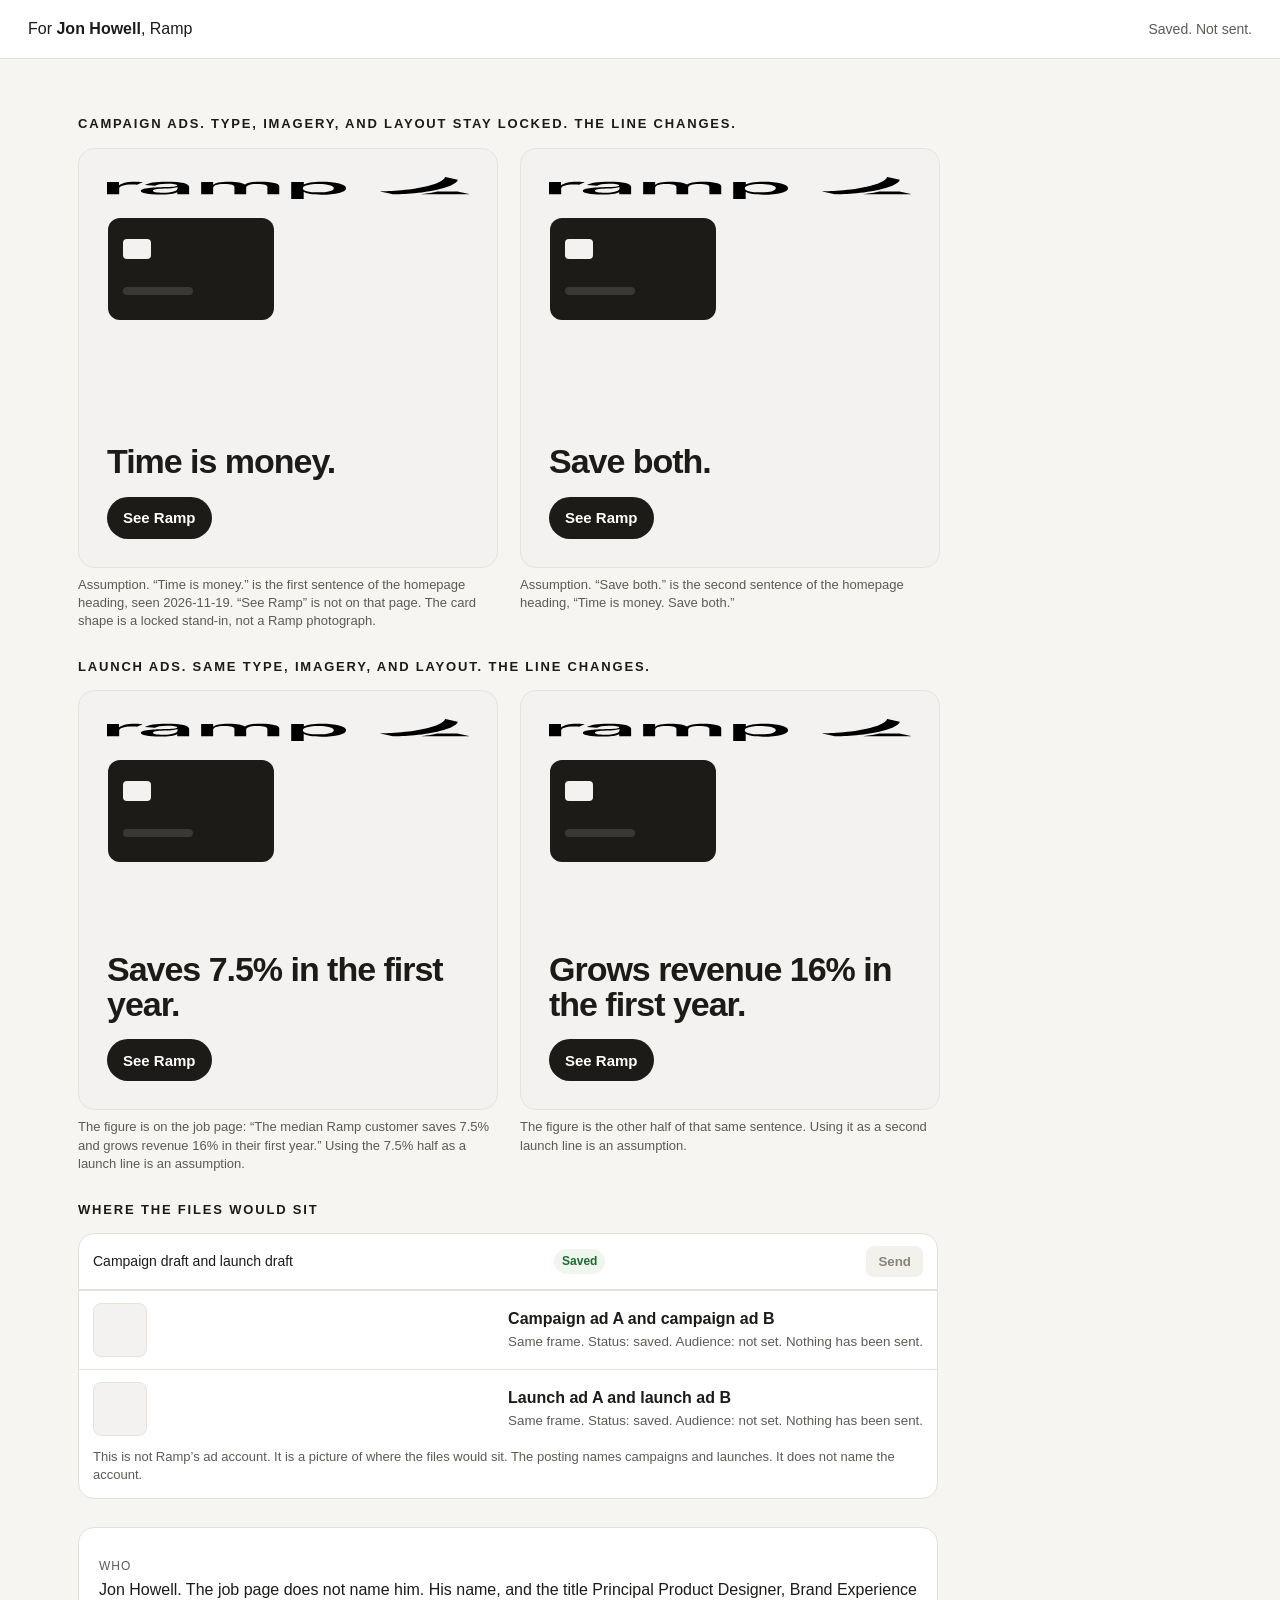
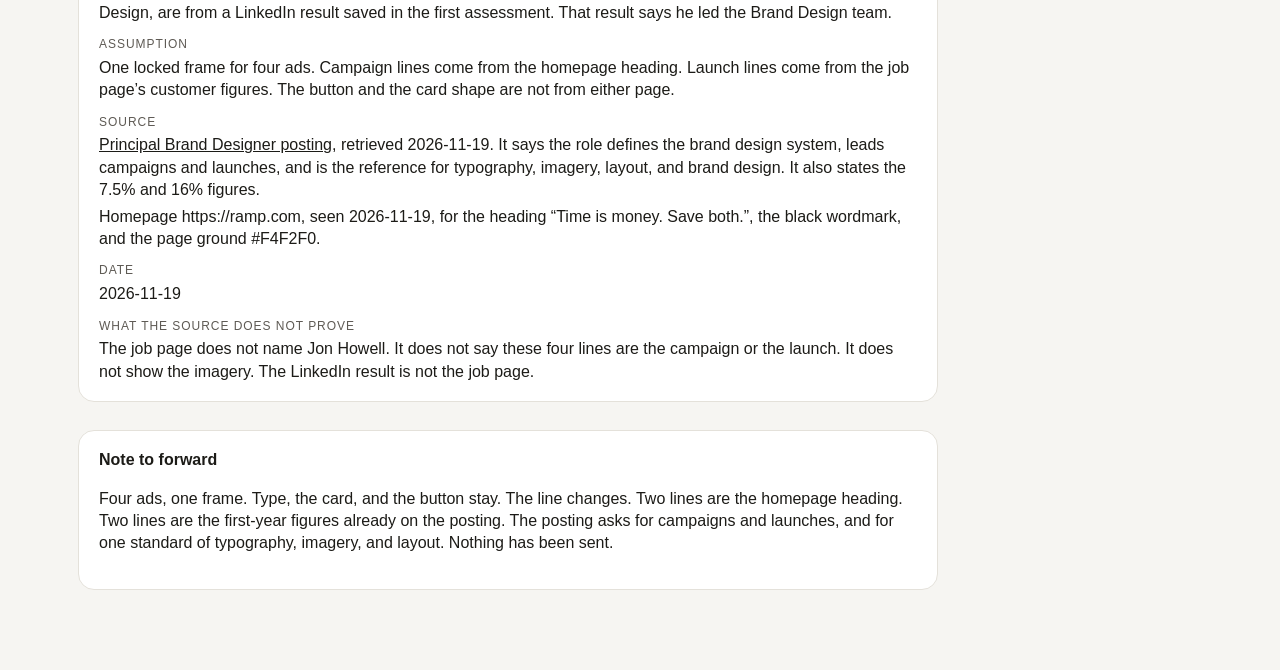
==== jon/index.html @ d3110b28 "Add the three campaign rooms for Phi, Jon, and Ken." ====
<!DOCTYPE html>
<html lang="en">
<head>
  <meta charset="utf-8">
  <meta name="viewport" content="width=device-width, initial-scale=1">
  <title>For Jon Howell, Ramp</title>
  <link rel="stylesheet" href="../room.css">
</head>
<body>
  <header class="bar">
    <div>For <b>Jon Howell</b>, Ramp</div>
    <span>Saved. Not sent.</span>
  </header>
  <main class="wrap">
    <h1>Campaign ads. Type, imagery, and layout stay locked. The line changes.</h1>
    <div class="row">
      <div class="slot">
        <article class="ad ramp" id="campaign-a">
          <img class="logo" src="../assets/ramp-logo.svg" alt="Ramp">
          <svg class="card-art" viewBox="0 0 168 104" aria-hidden="true">
            <rect x="1" y="1" width="166" height="102" rx="12" fill="#1c1b17"/>
            <rect x="16" y="22" width="28" height="20" rx="4" fill="#f4f2f0"/>
            <rect x="16" y="70" width="70" height="8" rx="4" fill="#3a3834"/>
          </svg>
          <h2>Time is money.</h2>
          <span class="btn">See Ramp</span>
        </article>
        <p>Assumption. “Time is money.” is the first sentence of the homepage heading, seen 2026-11-19. “See Ramp” is not on that page. The card shape is a locked stand-in, not a Ramp photograph.</p>
      </div>
      <div class="slot">
        <article class="ad ramp" id="campaign-b">
          <img class="logo" src="../assets/ramp-logo.svg" alt="Ramp">
          <svg class="card-art" viewBox="0 0 168 104" aria-hidden="true">
            <rect x="1" y="1" width="166" height="102" rx="12" fill="#1c1b17"/>
            <rect x="16" y="22" width="28" height="20" rx="4" fill="#f4f2f0"/>
            <rect x="16" y="70" width="70" height="8" rx="4" fill="#3a3834"/>
          </svg>
          <h2>Save both.</h2>
          <span class="btn">See Ramp</span>
        </article>
        <p>Assumption. “Save both.” is the second sentence of the homepage heading, “Time is money. Save both.”</p>
      </div>
    </div>

    <h1>Launch ads. Same type, imagery, and layout. The line changes.</h1>
    <div class="row">
      <div class="slot">
        <article class="ad ramp" id="launch-a">
          <img class="logo" src="../assets/ramp-logo.svg" alt="Ramp">
          <svg class="card-art" viewBox="0 0 168 104" aria-hidden="true">
            <rect x="1" y="1" width="166" height="102" rx="12" fill="#1c1b17"/>
            <rect x="16" y="22" width="28" height="20" rx="4" fill="#f4f2f0"/>
            <rect x="16" y="70" width="70" height="8" rx="4" fill="#3a3834"/>
          </svg>
          <h2>Saves 7.5% in the first year.</h2>
          <span class="btn">See Ramp</span>
        </article>
        <p>The figure is on the job page: “The median Ramp customer saves 7.5% and grows revenue 16% in their first year.” Using the 7.5% half as a launch line is an assumption.</p>
      </div>
      <div class="slot">
        <article class="ad ramp" id="launch-b">
          <img class="logo" src="../assets/ramp-logo.svg" alt="Ramp">
          <svg class="card-art" viewBox="0 0 168 104" aria-hidden="true">
            <rect x="1" y="1" width="166" height="102" rx="12" fill="#1c1b17"/>
            <rect x="16" y="22" width="28" height="20" rx="4" fill="#f4f2f0"/>
            <rect x="16" y="70" width="70" height="8" rx="4" fill="#3a3834"/>
          </svg>
          <h2>Grows revenue 16% in the first year.</h2>
          <span class="btn">See Ramp</span>
        </article>
        <p>The figure is the other half of that same sentence. Using it as a second launch line is an assumption.</p>
      </div>
    </div>

    <h1>Where the files would sit</h1>
    <section class="desk" id="draft">
      <div class="desk-bar">
        <span>Campaign draft and launch draft</span>
        <span class="pill">Saved</span>
        <button class="send" disabled>Send</button>
      </div>
      <div class="draft">
        <div class="thumb ramp"></div>
        <div><b>Campaign ad A and campaign ad B</b><small>Same frame. Status: saved. Audience: not set. Nothing has been sent.</small></div>
      </div>
      <div class="draft">
        <div class="thumb ramp"></div>
        <div><b>Launch ad A and launch ad B</b><small>Same frame. Status: saved. Audience: not set. Nothing has been sent.</small></div>
      </div>
      <p style="margin:0;padding:0 14px 14px;color:#5e5a54;font-size:13px">This is not Ramp’s ad account. It is a picture of where the files would sit. The posting names campaigns and launches. It does not name the account.</p>
    </section>

    <dl class="meta">
      <dt>Who</dt>
      <dd>Jon Howell. The job page does not name him. His name, and the title Principal Product Designer, Brand Experience Design, are from a LinkedIn result saved in the first assessment. That result says he led the Brand Design team.</dd>
      <dt>Assumption</dt>
      <dd>One locked frame for four ads. Campaign lines come from the homepage heading. Launch lines come from the job page’s customer figures. The button and the card shape are not from either page.</dd>
      <dt>Source</dt>
      <dd><a href="https://jobs.ashbyhq.com/ramp/72c3ef8f-e390-4ee1-9c0d-83b7b616ee17">Principal Brand Designer posting</a>, retrieved 2026-11-19. It says the role defines the brand design system, leads campaigns and launches, and is the reference for typography, imagery, layout, and brand design. It also states the 7.5% and 16% figures.</dd>
      <dd>Homepage https://ramp.com, seen 2026-11-19, for the heading “Time is money. Save both.”, the black wordmark, and the page ground #F4F2F0.</dd>
      <dt>Date</dt>
      <dd>2026-11-19</dd>
      <dt>What the source does not prove</dt>
      <dd>The job page does not name Jon Howell. It does not say these four lines are the campaign or the launch. It does not show the imagery. The LinkedIn result is not the job page.</dd>
    </dl>

    <section class="forward">
      <h2>Note to forward</h2>
      <p>Four ads, one frame. Type, the card, and the button stay. The line changes. Two lines are the homepage heading. Two lines are the first-year figures already on the posting. The posting asks for campaigns and launches, and for one standard of typography, imagery, and layout. Nothing has been sent.</p>
    </section>
  </main>
</body>
</html>
---- room.css ----
:root {
  color-scheme: light;
  --ink: #1c1b17;
  --paper: #f6f5f2;
  --line: #e4e1da;
  --muted: #5e5a54;
}
* { box-sizing: border-box; }
html, body { margin: 0; padding: 0; }
body {
  font-family: "Avenir Next", "Segoe UI", sans-serif;
  background: var(--paper);
  color: var(--ink);
  line-height: 1.4;
}
a { color: inherit; }
.bar {
  display: flex;
  justify-content: space-between;
  gap: 16px;
  align-items: baseline;
  padding: 18px 28px;
  border-bottom: 1px solid var(--line);
  background: #fff;
  position: sticky;
  top: 0;
  z-index: 2;
}
.bar b { font-weight: 600; }
.bar span { color: var(--muted); font-size: 14px; }
.wrap { max-width: 1180px; margin: 0 auto; padding: 28px 28px 80px; }
h1 {
  font-size: 13px;
  letter-spacing: 0.14em;
  text-transform: uppercase;
  font-weight: 600;
  margin: 28px 0 14px;
}
.row { display: flex; flex-wrap: wrap; gap: 22px; align-items: flex-start; }
.slot { width: min(100%, 420px); }
.slot p, .note p { margin: 8px 0 0; color: var(--muted); font-size: 13px; }
.ad, .mail, .page, .desk {
  border-radius: 16px;
  overflow: hidden;
}
.ad {
  aspect-ratio: 1;
  padding: 28px;
  display: flex;
  flex-direction: column;
  position: relative;
}
.ad h2 {
  margin: auto 0 18px;
  font-size: 40px;
  line-height: 1.02;
  letter-spacing: -0.03em;
  font-weight: 560;
}
.btn {
  display: inline-flex;
  align-items: center;
  align-self: flex-start;
  min-height: 42px;
  padding: 0 16px;
  border-radius: 999px;
  font-size: 15px;
  font-weight: 600;
  border: 0;
}
.mark { font-weight: 650; letter-spacing: -0.03em; font-size: 18px; }
.pplx { background: #15171b; color: #fff; font-family: ui-sans-serif, system-ui, sans-serif; }
.pplx .btn { background: #016a71; color: #fff; }
.ramp {
  background: #f4f2f0;
  color: #1c1b17;
  border: 1px solid #e7e3dc;
}
.ramp .btn { background: #1c1b17; color: #fff; }
.ramp h2 { font-weight: 560; font-size: 34px; }
.card-art { width: 168px; height: 104px; margin-top: 18px; }
.e451 { background: #fff; color: #25383f; border: 1px solid #ece7df; }
.e451 h2 { font-weight: 300; font-size: 36px; }
.e451 h2 em { font-style: italic; color: #fe5000; font-weight: 300; }
.e451 .btn { background: #fe5000; color: #fff; }
.logo { height: 22px; width: auto; display: block; }
.logo.wide { width: 210px; height: auto; }
.mail {
  width: min(100%, 420px);
  background: #fff;
  border: 1px solid var(--line);
  color: #15171b;
}
.mail header, .mail footer {
  background: #15171b;
  color: #fff;
  padding: 16px 20px;
  font-size: 14px;
}
.mail .body { padding: 22px 20px 26px; }
.mail h2 { margin: 0 0 16px; font-size: 28px; letter-spacing: -0.03em; line-height: 1.1; }
.mail footer { color: #c8c8c8; font-size: 12px; }
.page {
  background: #fff;
  border: 1px solid #ece7df;
  color: #25383f;
  padding: 36px 32px 40px;
  width: min(100%, 760px);
}
.page h2 {
  font-weight: 300;
  font-size: clamp(36px, 5vw, 56px);
  line-height: 1.02;
  letter-spacing: -0.03em;
  margin: 22px 0 12px;
}
.page h2 em { color: #fe5000; font-style: italic; }
.page .sub { font-size: 18px; max-width: 36em; }
.products { display: flex; gap: 12px; margin: 22px 0; flex-wrap: wrap; }
.products div {
  border: 1px solid #ece7df;
  border-radius: 12px;
  padding: 14px 16px;
  min-width: 180px;
}
.products strong { display: block; }
.products span { color: #5e5a54; font-size: 13px; }
.desk {
  background: #fff;
  border: 1px solid var(--line);
  width: min(100%, 860px);
  margin-top: 8px;
}
.desk-bar, .draft {
  display: flex;
  justify-content: space-between;
  gap: 12px;
  align-items: center;
  padding: 12px 14px;
}
.desk-bar { border-bottom: 1px solid var(--line); font-size: 14px; }
.draft { border-top: 1px solid var(--line); }
.draft:first-of-type { border-top: 0; }
.draft b { display: block; }
.draft small { color: var(--muted); }
.pill {
  border-radius: 999px;
  padding: 4px 8px;
  background: #eef6ee;
  color: #1d6b32;
  font-size: 12px;
  font-weight: 650;
}
button.send {
  background: #f3f1ec;
  color: #8a847b;
  border: 0;
  border-radius: 8px;
  padding: 8px 12px;
  font-weight: 650;
}
.thumb {
  width: 54px;
  height: 54px;
  border-radius: 8px;
  flex: none;
}
.meta, .forward {
  margin-top: 28px;
  background: #fff;
  border: 1px solid var(--line);
  border-radius: 16px;
  padding: 18px 20px;
  max-width: 860px;
}
.meta dt { font-size: 12px; letter-spacing: 0.08em; text-transform: uppercase; color: var(--muted); margin-top: 12px; }
.meta dd { margin: 4px 0 0; }
.forward h2 { margin: 0 0 8px; font-size: 16px; letter-spacing: 0; text-transform: none; }
@media (max-width: 720px) {
  .bar, .wrap { padding-left: 16px; padding-right: 16px; }
  .ad h2 { font-size: 32px; }
}
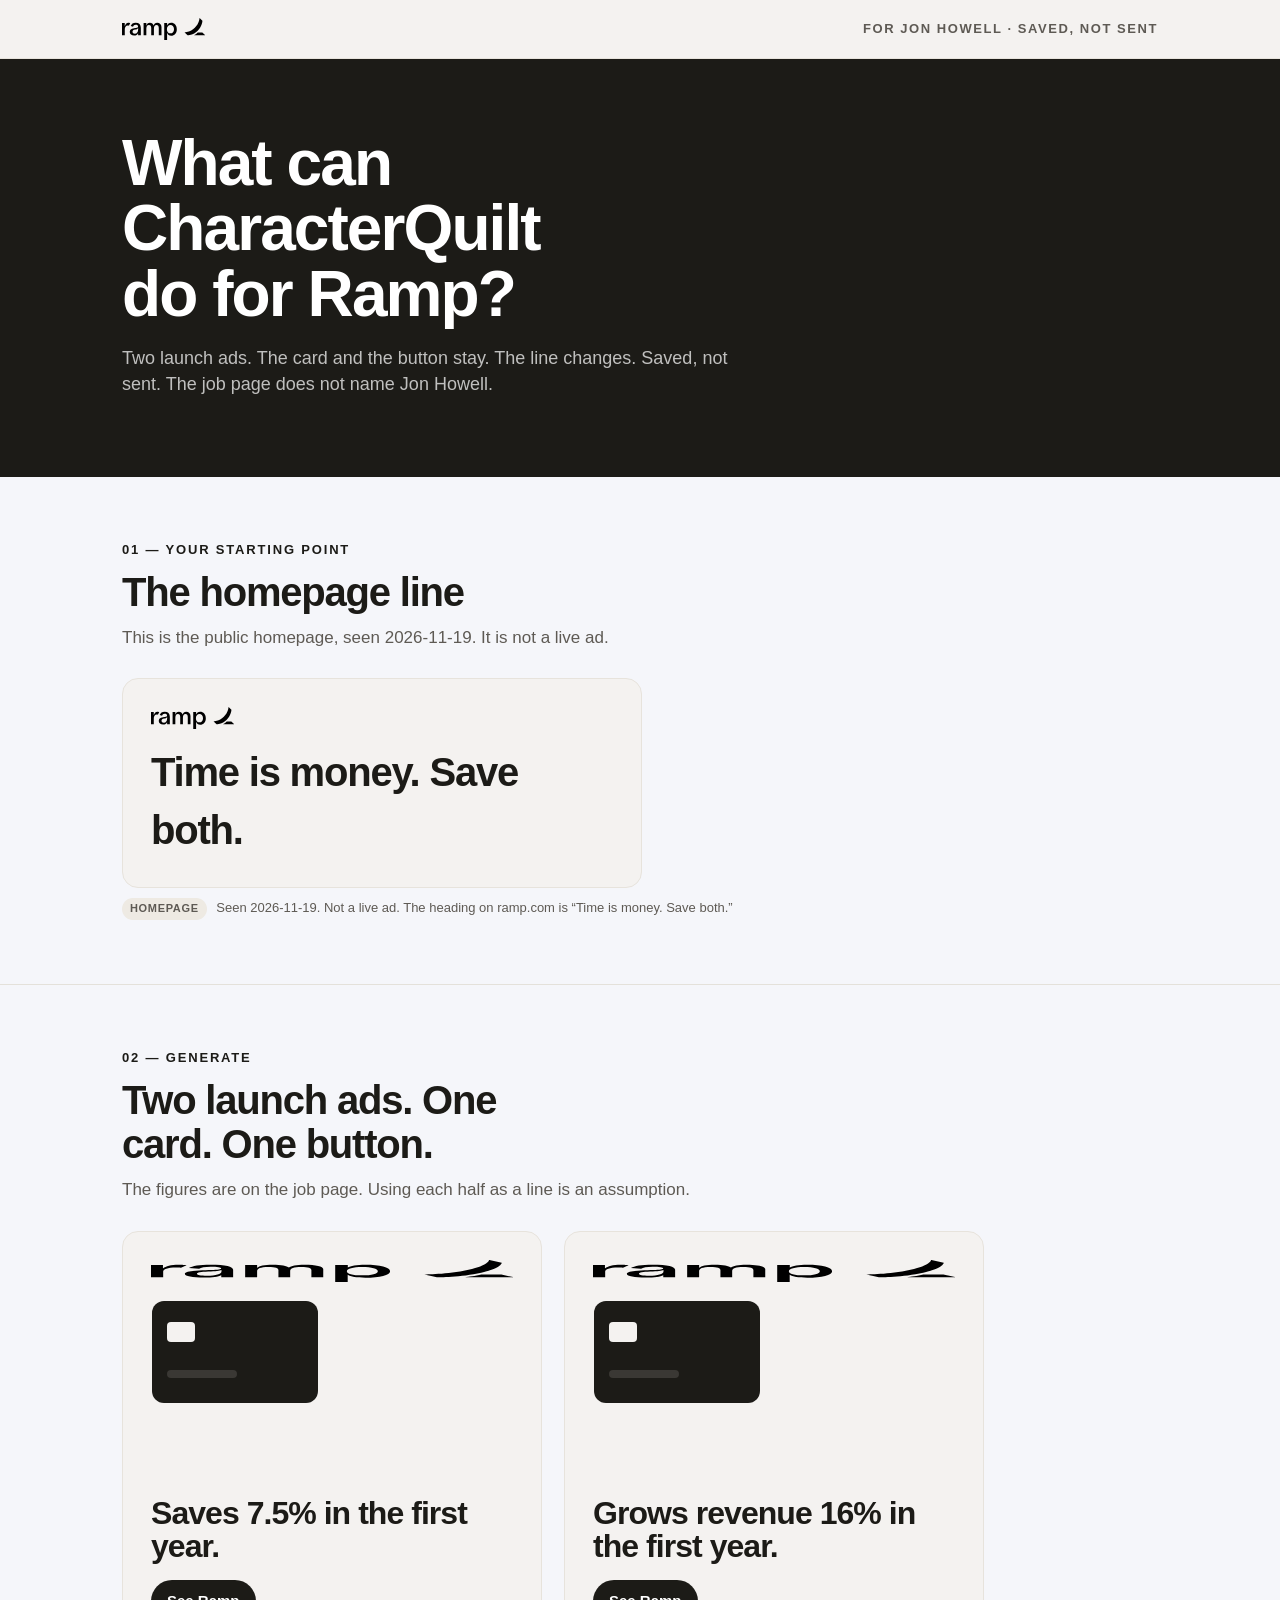
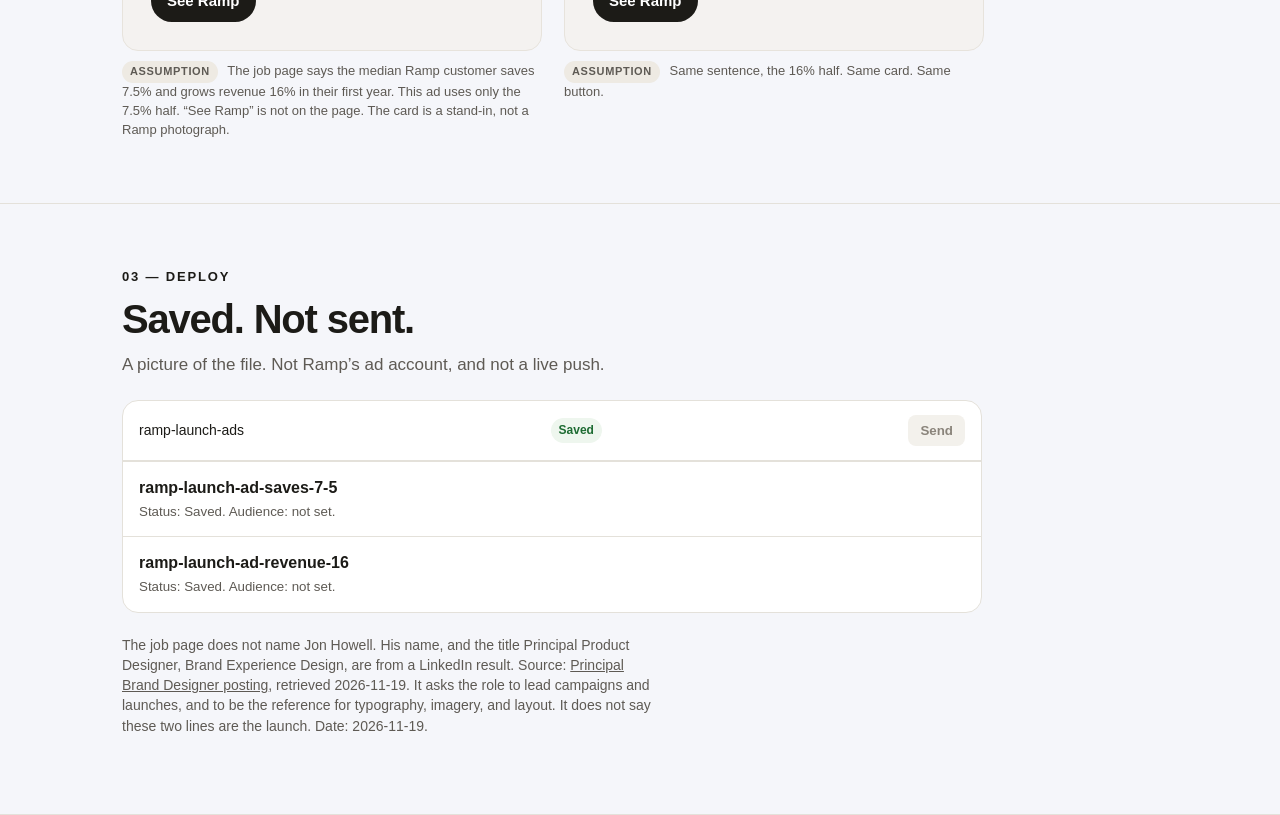
==== commit 03257bed: "Rebuild the three rooms from the homepage line to a saved draft." ====
--- a/jon/index.html
+++ b/jon/index.html
@@ -3,111 +3,102 @@
 <head>
   <meta charset="utf-8">
   <meta name="viewport" content="width=device-width, initial-scale=1">
-  <title>For Jon Howell, Ramp</title>
+  <title>What can CharacterQuilt do for Ramp?</title>
   <link rel="stylesheet" href="../room.css">
 </head>
-<body>
-  <header class="bar">
-    <div>For <b>Jon Howell</b>, Ramp</div>
-    <span>Saved. Not sent.</span>
+<body class="jon">
+  <div class="topbar">
+    <div class="wrap">
+      <img class="logo" src="../assets/ramp-logo.svg" alt="Ramp">
+      <span class="tag">For Jon Howell · Saved, not sent</span>
+    </div>
+  </div>
+  <header class="hero">
+    <div class="wrap">
+      <h1>What can CharacterQuilt do for Ramp?</h1>
+      <p>Two launch ads. The card and the button stay. The line changes. Saved, not sent. The job page does not name Jon Howell.</p>
+    </div>
   </header>
-  <main class="wrap">
-    <h1>Campaign ads. Type, imagery, and layout stay locked. The line changes.</h1>
-    <div class="row">
-      <div class="slot">
-        <article class="ad ramp" id="campaign-a">
-          <img class="logo" src="../assets/ramp-logo.svg" alt="Ramp">
-          <svg class="card-art" viewBox="0 0 168 104" aria-hidden="true">
-            <rect x="1" y="1" width="166" height="102" rx="12" fill="#1c1b17"/>
-            <rect x="16" y="22" width="28" height="20" rx="4" fill="#f4f2f0"/>
-            <rect x="16" y="70" width="70" height="8" rx="4" fill="#3a3834"/>
-          </svg>
-          <h2>Time is money.</h2>
-          <span class="btn">See Ramp</span>
-        </article>
-        <p>Assumption. “Time is money.” is the first sentence of the homepage heading, seen 2026-11-19. “See Ramp” is not on that page. The card shape is a locked stand-in, not a Ramp photograph.</p>
-      </div>
-      <div class="slot">
-        <article class="ad ramp" id="campaign-b">
-          <img class="logo" src="../assets/ramp-logo.svg" alt="Ramp">
-          <svg class="card-art" viewBox="0 0 168 104" aria-hidden="true">
-            <rect x="1" y="1" width="166" height="102" rx="12" fill="#1c1b17"/>
-            <rect x="16" y="22" width="28" height="20" rx="4" fill="#f4f2f0"/>
-            <rect x="16" y="70" width="70" height="8" rx="4" fill="#3a3834"/>
-          </svg>
-          <h2>Save both.</h2>
-          <span class="btn">See Ramp</span>
-        </article>
-        <p>Assumption. “Save both.” is the second sentence of the homepage heading, “Time is money. Save both.”</p>
+
+  <section>
+    <div class="wrap">
+      <div class="step">01 — Your starting point</div>
+      <h2>The homepage line</h2>
+      <p class="lead">This is the public homepage, seen 2026-11-19. It is not a live ad.</p>
+      <div class="grid">
+        <div>
+          <article class="start-line">
+            <img class="logo" src="../assets/ramp-logo.svg" alt="Ramp">
+            <h3>Time is money. Save both.</h3>
+          </article>
+          <p class="cap"><span class="pill">Homepage</span> Seen 2026-11-19. Not a live ad. The heading on ramp.com is “Time is money. Save both.”</p>
+        </div>
       </div>
     </div>
+  </section>
 
-    <h1>Launch ads. Same type, imagery, and layout. The line changes.</h1>
-    <div class="row">
-      <div class="slot">
-        <article class="ad ramp" id="launch-a">
-          <img class="logo" src="../assets/ramp-logo.svg" alt="Ramp">
-          <svg class="card-art" viewBox="0 0 168 104" aria-hidden="true">
-            <rect x="1" y="1" width="166" height="102" rx="12" fill="#1c1b17"/>
-            <rect x="16" y="22" width="28" height="20" rx="4" fill="#f4f2f0"/>
-            <rect x="16" y="70" width="70" height="8" rx="4" fill="#3a3834"/>
-          </svg>
-          <h2>Saves 7.5% in the first year.</h2>
-          <span class="btn">See Ramp</span>
-        </article>
-        <p>The figure is on the job page: “The median Ramp customer saves 7.5% and grows revenue 16% in their first year.” Using the 7.5% half as a launch line is an assumption.</p>
-      </div>
-      <div class="slot">
-        <article class="ad ramp" id="launch-b">
-          <img class="logo" src="../assets/ramp-logo.svg" alt="Ramp">
-          <svg class="card-art" viewBox="0 0 168 104" aria-hidden="true">
-            <rect x="1" y="1" width="166" height="102" rx="12" fill="#1c1b17"/>
-            <rect x="16" y="22" width="28" height="20" rx="4" fill="#f4f2f0"/>
-            <rect x="16" y="70" width="70" height="8" rx="4" fill="#3a3834"/>
-          </svg>
-          <h2>Grows revenue 16% in the first year.</h2>
-          <span class="btn">See Ramp</span>
-        </article>
-        <p>The figure is the other half of that same sentence. Using it as a second launch line is an assumption.</p>
+  <section>
+    <div class="wrap">
+      <div class="step">02 — Generate</div>
+      <h2>Two launch ads. One card. One button.</h2>
+      <p class="lead">The figures are on the job page. Using each half as a line is an assumption.</p>
+      <div class="grid">
+        <div class="slot">
+          <article class="ad ramp" id="launch-a">
+            <img class="logo" src="../assets/ramp-logo.svg" alt="Ramp">
+            <svg class="card-art" viewBox="0 0 168 104" aria-hidden="true">
+              <rect x="1" y="1" width="166" height="102" rx="12" fill="#1c1b17"/>
+              <rect x="16" y="22" width="28" height="20" rx="4" fill="#f4f2f0"/>
+              <rect x="16" y="70" width="70" height="8" rx="4" fill="#3a3834"/>
+            </svg>
+            <h3>Saves 7.5% in the first year.</h3>
+            <span class="btn">See Ramp</span>
+          </article>
+          <p class="cap"><span class="pill">Assumption</span> The job page says the median Ramp customer saves 7.5% and grows revenue 16% in their first year. This ad uses only the 7.5% half. “See Ramp” is not on the page. The card is a stand-in, not a Ramp photograph.</p>
+        </div>
+        <div class="slot">
+          <article class="ad ramp" id="launch-b">
+            <img class="logo" src="../assets/ramp-logo.svg" alt="Ramp">
+            <svg class="card-art" viewBox="0 0 168 104" aria-hidden="true">
+              <rect x="1" y="1" width="166" height="102" rx="12" fill="#1c1b17"/>
+              <rect x="16" y="22" width="28" height="20" rx="4" fill="#f4f2f0"/>
+              <rect x="16" y="70" width="70" height="8" rx="4" fill="#3a3834"/>
+            </svg>
+            <h3>Grows revenue 16% in the first year.</h3>
+            <span class="btn">See Ramp</span>
+          </article>
+          <p class="cap"><span class="pill">Assumption</span> Same sentence, the 16% half. Same card. Same button.</p>
+        </div>
       </div>
     </div>
+  </section>
 
-    <h1>Where the files would sit</h1>
-    <section class="desk" id="draft">
-      <div class="desk-bar">
-        <span>Campaign draft and launch draft</span>
-        <span class="pill">Saved</span>
-        <button class="send" disabled>Send</button>
+  <section>
+    <div class="wrap">
+      <div class="step">03 — Deploy</div>
+      <h2>Saved. Not sent.</h2>
+      <p class="lead">A picture of the file. Not Ramp’s ad account, and not a live push.</p>
+      <div class="desk" id="draft">
+        <div class="desk-bar">
+          <span>ramp-launch-ads</span>
+          <span class="saved">Saved</span>
+          <button class="send" disabled>Send</button>
+        </div>
+        <div class="draft">
+          <div>
+            <b>ramp-launch-ad-saves-7-5</b>
+            <small>Status: Saved. Audience: not set.</small>
+          </div>
+        </div>
+        <div class="draft">
+          <div>
+            <b>ramp-launch-ad-revenue-16</b>
+            <small>Status: Saved. Audience: not set.</small>
+          </div>
+        </div>
       </div>
-      <div class="draft">
-        <div class="thumb ramp"></div>
-        <div><b>Campaign ad A and campaign ad B</b><small>Same frame. Status: saved. Audience: not set. Nothing has been sent.</small></div>
-      </div>
-      <div class="draft">
-        <div class="thumb ramp"></div>
-        <div><b>Launch ad A and launch ad B</b><small>Same frame. Status: saved. Audience: not set. Nothing has been sent.</small></div>
-      </div>
-      <p style="margin:0;padding:0 14px 14px;color:#5e5a54;font-size:13px">This is not Ramp’s ad account. It is a picture of where the files would sit. The posting names campaigns and launches. It does not name the account.</p>
-    </section>
-
-    <dl class="meta">
-      <dt>Who</dt>
-      <dd>Jon Howell. The job page does not name him. His name, and the title Principal Product Designer, Brand Experience Design, are from a LinkedIn result saved in the first assessment. That result says he led the Brand Design team.</dd>
-      <dt>Assumption</dt>
-      <dd>One locked frame for four ads. Campaign lines come from the homepage heading. Launch lines come from the job page’s customer figures. The button and the card shape are not from either page.</dd>
-      <dt>Source</dt>
-      <dd><a href="https://jobs.ashbyhq.com/ramp/72c3ef8f-e390-4ee1-9c0d-83b7b616ee17">Principal Brand Designer posting</a>, retrieved 2026-11-19. It says the role defines the brand design system, leads campaigns and launches, and is the reference for typography, imagery, layout, and brand design. It also states the 7.5% and 16% figures.</dd>
-      <dd>Homepage https://ramp.com, seen 2026-11-19, for the heading “Time is money. Save both.”, the black wordmark, and the page ground #F4F2F0.</dd>
-      <dt>Date</dt>
-      <dd>2026-11-19</dd>
-      <dt>What the source does not prove</dt>
-      <dd>The job page does not name Jon Howell. It does not say these four lines are the campaign or the launch. It does not show the imagery. The LinkedIn result is not the job page.</dd>
-    </dl>
-
-    <section class="forward">
-      <h2>Note to forward</h2>
-      <p>Four ads, one frame. Type, the card, and the button stay. The line changes. Two lines are the homepage heading. Two lines are the first-year figures already on the posting. The posting asks for campaigns and launches, and for one standard of typography, imagery, and layout. Nothing has been sent.</p>
-    </section>
-  </main>
+      <p class="meta">The job page does not name Jon Howell. His name, and the title Principal Product Designer, Brand Experience Design, are from a LinkedIn result. Source: <a href="https://jobs.ashbyhq.com/ramp/72c3ef8f-e390-4ee1-9c0d-83b7b616ee17">Principal Brand Designer posting</a>, retrieved 2026-11-19. It asks the role to lead campaigns and launches, and to be the reference for typography, imagery, and layout. It does not say these two lines are the launch. Date: 2026-11-19.</p>
+    </div>
+  </section>
 </body>
 </html>
--- a/room.css
+++ b/room.css
@@ -1,59 +1,56 @@
 :root {
-  color-scheme: light;
   --ink: #1c1b17;
-  --paper: #f6f5f2;
+  --muted: #5e5a54;
   --line: #e4e1da;
-  --muted: #5e5a54;
+  --bg: #f5f6fa;
+  --paper: #ffffff;
 }
 * { box-sizing: border-box; }
-html, body { margin: 0; padding: 0; }
+html { scroll-behavior: smooth; }
 body {
+  margin: 0;
   font-family: "Avenir Next", "Segoe UI", sans-serif;
-  background: var(--paper);
   color: var(--ink);
-  line-height: 1.4;
+  background: var(--bg);
+  line-height: 1.45;
 }
 a { color: inherit; }
-.bar {
-  display: flex;
-  justify-content: space-between;
-  gap: 16px;
-  align-items: baseline;
-  padding: 18px 28px;
-  border-bottom: 1px solid var(--line);
-  background: #fff;
-  position: sticky;
-  top: 0;
-  z-index: 2;
-}
-.bar b { font-weight: 600; }
-.bar span { color: var(--muted); font-size: 14px; }
-.wrap { max-width: 1180px; margin: 0 auto; padding: 28px 28px 80px; }
-h1 {
-  font-size: 13px;
-  letter-spacing: 0.14em;
+.wrap { max-width: 1100px; margin: 0 auto; padding: 0 32px; }
+.topbar { padding: 18px 0; position: sticky; top: 0; z-index: 2; }
+.topbar .wrap { display: flex; justify-content: space-between; align-items: center; gap: 16px; }
+.tag { font-size: 13px; letter-spacing: 0.12em; text-transform: uppercase; font-weight: 650; }
+.hero { padding: 72px 0 80px; }
+.hero h1 { font-size: clamp(40px, 6vw, 64px); line-height: 1.02; letter-spacing: -0.03em; margin: 0; max-width: 14ch; }
+.hero p { font-size: 18px; max-width: 62ch; margin: 18px 0 0; }
+section { padding: 64px 0; border-bottom: 1px solid var(--line); background: var(--bg); }
+.step { font-size: 13px; font-weight: 700; letter-spacing: 0.14em; text-transform: uppercase; margin-bottom: 10px; }
+section h2 { font-size: clamp(28px, 4vw, 40px); line-height: 1.1; letter-spacing: -0.03em; margin: 0; max-width: 18ch; }
+.lead { color: var(--muted); font-size: 17px; max-width: 68ch; margin: 12px 0 0; }
+.grid { display: flex; flex-wrap: wrap; gap: 22px; margin-top: 28px; align-items: flex-start; }
+.slot { width: min(100%, 420px); }
+.cap { margin: 10px 0 0; color: var(--muted); font-size: 13px; }
+.pill {
+  display: inline-block;
+  font-size: 11px;
+  font-weight: 750;
+  letter-spacing: 0.06em;
   text-transform: uppercase;
-  font-weight: 600;
-  margin: 28px 0 14px;
-}
-.row { display: flex; flex-wrap: wrap; gap: 22px; align-items: flex-start; }
-.slot { width: min(100%, 420px); }
-.slot p, .note p { margin: 8px 0 0; color: var(--muted); font-size: 13px; }
-.ad, .mail, .page, .desk {
-  border-radius: 16px;
-  overflow: hidden;
+  border-radius: 999px;
+  padding: 3px 8px;
+  margin-right: 6px;
+  background: #eeeae3;
 }
 .ad {
   aspect-ratio: 1;
+  border-radius: 16px;
   padding: 28px;
   display: flex;
   flex-direction: column;
-  position: relative;
 }
-.ad h2 {
-  margin: auto 0 18px;
-  font-size: 40px;
-  line-height: 1.02;
+.ad h3, .mail h3, .page h3 {
+  margin: auto 0 16px;
+  font-size: 36px;
+  line-height: 1.05;
   letter-spacing: -0.03em;
   font-weight: 560;
 }
@@ -65,118 +62,65 @@
   padding: 0 16px;
   border-radius: 999px;
   font-size: 15px;
-  font-weight: 600;
-  border: 0;
+  font-weight: 650;
 }
-.mark { font-weight: 650; letter-spacing: -0.03em; font-size: 18px; }
-.pplx { background: #15171b; color: #fff; font-family: ui-sans-serif, system-ui, sans-serif; }
-.pplx .btn { background: #016a71; color: #fff; }
-.ramp {
-  background: #f4f2f0;
-  color: #1c1b17;
-  border: 1px solid #e7e3dc;
-}
-.ramp .btn { background: #1c1b17; color: #fff; }
-.ramp h2 { font-weight: 560; font-size: 34px; }
-.card-art { width: 168px; height: 104px; margin-top: 18px; }
-.e451 { background: #fff; color: #25383f; border: 1px solid #ece7df; }
-.e451 h2 { font-weight: 300; font-size: 36px; }
-.e451 h2 em { font-style: italic; color: #fe5000; font-weight: 300; }
-.e451 .btn { background: #fe5000; color: #fff; }
+.mark { font-weight: 700; letter-spacing: -0.03em; font-size: 18px; }
 .logo { height: 22px; width: auto; display: block; }
 .logo.wide { width: 210px; height: auto; }
-.mail {
-  width: min(100%, 420px);
-  background: #fff;
-  border: 1px solid var(--line);
-  color: #15171b;
-}
-.mail header, .mail footer {
-  background: #15171b;
-  color: #fff;
-  padding: 16px 20px;
-  font-size: 14px;
-}
+.card-art { width: 168px; height: 104px; margin-top: 18px; }
+.mail { width: min(100%, 420px); background: #fff; border-radius: 16px; overflow: hidden; border: 1px solid var(--line); }
+.mail header, .mail footer { padding: 16px 20px; font-size: 14px; }
 .mail .body { padding: 22px 20px 26px; }
-.mail h2 { margin: 0 0 16px; font-size: 28px; letter-spacing: -0.03em; line-height: 1.1; }
-.mail footer { color: #c8c8c8; font-size: 12px; }
+.mail h3 { margin: 0 0 16px; font-size: 30px; }
 .page {
   background: #fff;
   border: 1px solid #ece7df;
-  color: #25383f;
+  border-radius: 16px;
   padding: 36px 32px 40px;
   width: min(100%, 760px);
+  color: #25383f;
 }
-.page h2 {
-  font-weight: 300;
-  font-size: clamp(36px, 5vw, 56px);
-  line-height: 1.02;
-  letter-spacing: -0.03em;
-  margin: 22px 0 12px;
-}
-.page h2 em { color: #fe5000; font-style: italic; }
-.page .sub { font-size: 18px; max-width: 36em; }
-.products { display: flex; gap: 12px; margin: 22px 0; flex-wrap: wrap; }
-.products div {
-  border: 1px solid #ece7df;
-  border-radius: 12px;
-  padding: 14px 16px;
-  min-width: 180px;
-}
-.products strong { display: block; }
-.products span { color: #5e5a54; font-size: 13px; }
-.desk {
-  background: #fff;
-  border: 1px solid var(--line);
-  width: min(100%, 860px);
-  margin-top: 8px;
-}
-.desk-bar, .draft {
-  display: flex;
-  justify-content: space-between;
-  gap: 12px;
-  align-items: center;
-  padding: 12px 14px;
-}
+.page h3 { margin: 22px 0 12px; font-size: clamp(34px, 5vw, 52px); font-weight: 360; max-width: 16ch; }
+.page .sub { font-size: 18px; max-width: 36em; margin: 0 0 18px; }
+.desk { background: #fff; border: 1px solid var(--line); border-radius: 16px; width: min(100%, 860px); margin-top: 22px; }
+.desk-bar, .draft { display: flex; justify-content: space-between; gap: 12px; align-items: center; padding: 14px 16px; }
 .desk-bar { border-bottom: 1px solid var(--line); font-size: 14px; }
 .draft { border-top: 1px solid var(--line); }
-.draft:first-of-type { border-top: 0; }
 .draft b { display: block; }
 .draft small { color: var(--muted); }
-.pill {
-  border-radius: 999px;
-  padding: 4px 8px;
-  background: #eef6ee;
-  color: #1d6b32;
-  font-size: 12px;
-  font-weight: 650;
+.saved { background: #eef6ee; color: #1d6b32; border-radius: 999px; padding: 4px 8px; font-size: 12px; font-weight: 750; }
+button.send { background: #f3f1ec; color: #8a847b; border: 0; border-radius: 8px; padding: 8px 12px; font-weight: 700; }
+.meta { margin-top: 22px; color: var(--muted); font-size: 14px; max-width: 68ch; }
+.phi .topbar, .phi .hero { background: #15171b; color: #fff; }
+.phi .tag, .phi .hero p { color: rgba(255,255,255,0.72); }
+.phi .step { color: #7dfff8; }
+.pplx { background: #15171b; color: #fff; }
+.pplx .btn, .mail .btn { background: #016a71; color: #fff; }
+.mail header { background: #15171b; color: #fff; }
+.mail footer { background: #15171b; color: #c8c8c8; font-size: 12px; }
+.jon .topbar { background: #f4f2f0; color: #1c1b17; border-bottom: 1px solid #e7e3dc; }
+.jon .hero { background: #1c1b17; color: #fff; }
+.jon .hero p, .jon .tag { color: rgba(255,255,255,0.72); }
+.jon .topbar .tag { color: #5e5a54; }
+.jon .step { color: #1c1b17; }
+.ramp { background: #f4f2f0; color: #1c1b17; border: 1px solid #e7e3dc; }
+.ramp h3 { font-size: 32px; }
+.ramp .btn { background: #1c1b17; color: #fff; }
+.start-line { background: #f4f2f0; border: 1px solid #e7e3dc; border-radius: 16px; padding: 28px; width: min(100%, 520px); }
+.start-line h3 { margin: 14px 0 0; font-size: 40px; letter-spacing: -0.03em; }
+.ken .topbar, .ken .hero { background: #25383f; color: #fff; }
+.ken .tag, .ken .hero p { color: rgba(255,255,255,0.72); }
+.ken .step { color: #fe5000; }
+.e451 { background: #fff; color: #25383f; border: 1px solid #ece7df; aspect-ratio: auto; min-height: 460px; }
+.e451 h3, .page h3 { font-weight: 360; }
+.e451 h3 { margin-top: 28px; font-size: 30px; }
+.e451 h3 em, .page h3 em { font-style: italic; color: #fe5000; }
+.e451 .btn, .page .btn { background: #fe5000; color: #fff; }
+.home-head { background: #fff; border: 1px solid #ece7df; border-radius: 16px; padding: 32px; width: min(100%, 640px); color: #25383f; }
+.home-head h3 { margin: 16px 0 0; font-weight: 300; font-size: clamp(32px, 4vw, 48px); letter-spacing: -0.03em; line-height: 1.05; }
+.home-head em { color: #fe5000; font-style: italic; }
+@media (max-width: 720px) {
+  .wrap { padding: 0 16px; }
+  .hero { padding: 48px 0; }
+  .ad h3 { font-size: 30px; }
 }
-button.send {
-  background: #f3f1ec;
-  color: #8a847b;
-  border: 0;
-  border-radius: 8px;
-  padding: 8px 12px;
-  font-weight: 650;
-}
-.thumb {
-  width: 54px;
-  height: 54px;
-  border-radius: 8px;
-  flex: none;
-}
-.meta, .forward {
-  margin-top: 28px;
-  background: #fff;
-  border: 1px solid var(--line);
-  border-radius: 16px;
-  padding: 18px 20px;
-  max-width: 860px;
-}
-.meta dt { font-size: 12px; letter-spacing: 0.08em; text-transform: uppercase; color: var(--muted); margin-top: 12px; }
-.meta dd { margin: 4px 0 0; }
-.forward h2 { margin: 0 0 8px; font-size: 16px; letter-spacing: 0; text-transform: none; }
-@media (max-width: 720px) {
-  .bar, .wrap { padding-left: 16px; padding-right: 16px; }
-  .ad h2 { font-size: 32px; }
-}
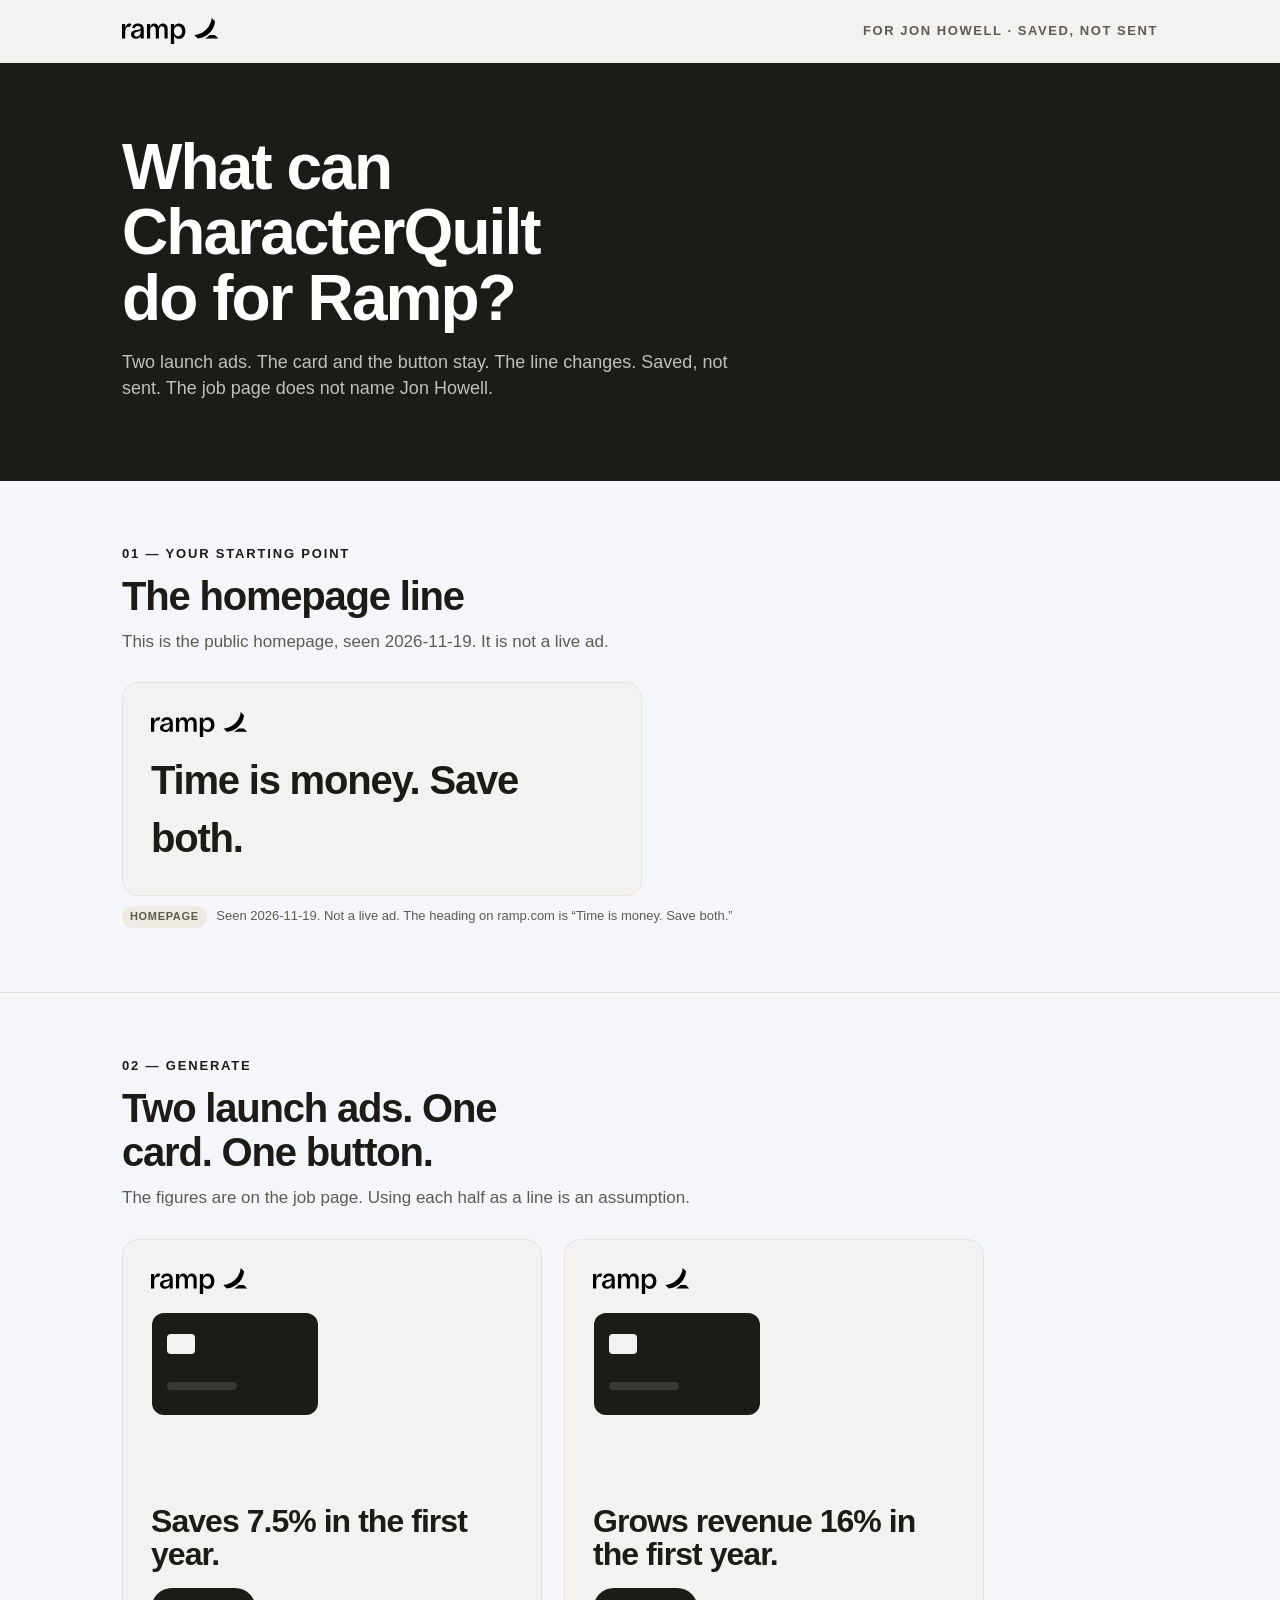
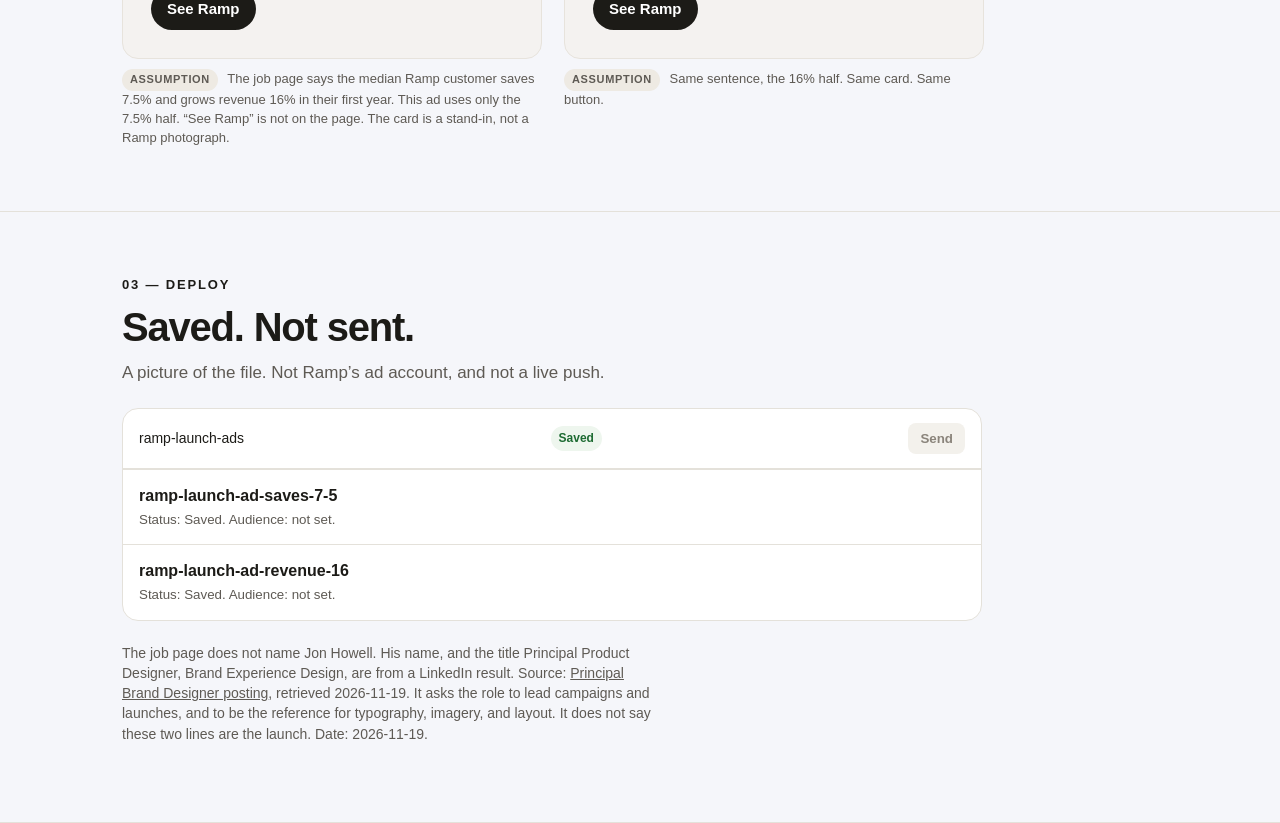
==== commit b14b99a6: "Keep the Ramp wordmark at its real proportions." ====
--- a/jon/index.html
+++ b/jon/index.html
@@ -9,7 +9,7 @@
 <body class="jon">
   <div class="topbar">
     <div class="wrap">
-      <img class="logo" src="../assets/ramp-logo.svg" alt="Ramp">
+      <img class="logo" src="../assets/ramp-logo.svg?v=2" alt="Ramp">
       <span class="tag">For Jon Howell · Saved, not sent</span>
     </div>
   </div>
@@ -28,7 +28,7 @@
       <div class="grid">
         <div>
           <article class="start-line">
-            <img class="logo" src="../assets/ramp-logo.svg" alt="Ramp">
+            <img class="logo" src="../assets/ramp-logo.svg?v=2" alt="Ramp">
             <h3>Time is money. Save both.</h3>
           </article>
           <p class="cap"><span class="pill">Homepage</span> Seen 2026-11-19. Not a live ad. The heading on ramp.com is “Time is money. Save both.”</p>
@@ -45,7 +45,7 @@
       <div class="grid">
         <div class="slot">
           <article class="ad ramp" id="launch-a">
-            <img class="logo" src="../assets/ramp-logo.svg" alt="Ramp">
+            <img class="logo" src="../assets/ramp-logo.svg?v=2" alt="Ramp">
             <svg class="card-art" viewBox="0 0 168 104" aria-hidden="true">
               <rect x="1" y="1" width="166" height="102" rx="12" fill="#1c1b17"/>
               <rect x="16" y="22" width="28" height="20" rx="4" fill="#f4f2f0"/>
@@ -58,7 +58,7 @@
         </div>
         <div class="slot">
           <article class="ad ramp" id="launch-b">
-            <img class="logo" src="../assets/ramp-logo.svg" alt="Ramp">
+            <img class="logo" src="../assets/ramp-logo.svg?v=2" alt="Ramp">
             <svg class="card-art" viewBox="0 0 168 104" aria-hidden="true">
               <rect x="1" y="1" width="166" height="102" rx="12" fill="#1c1b17"/>
               <rect x="16" y="22" width="28" height="20" rx="4" fill="#f4f2f0"/>
--- a/room.css
+++ b/room.css
@@ -65,7 +65,8 @@
   font-weight: 650;
 }
 .mark { font-weight: 700; letter-spacing: -0.03em; font-size: 18px; }
-.logo { height: 22px; width: auto; display: block; }
+.logo { height: 22px; width: auto; display: block; align-self: flex-start; flex: 0 0 auto; }
+.jon .logo { width: 96px; height: 26px; max-width: 96px; object-fit: contain; object-position: left center; }
 .logo.wide { width: 210px; height: auto; }
 .card-art { width: 168px; height: 104px; margin-top: 18px; }
 .mail { width: min(100%, 420px); background: #fff; border-radius: 16px; overflow: hidden; border: 1px solid var(--line); }
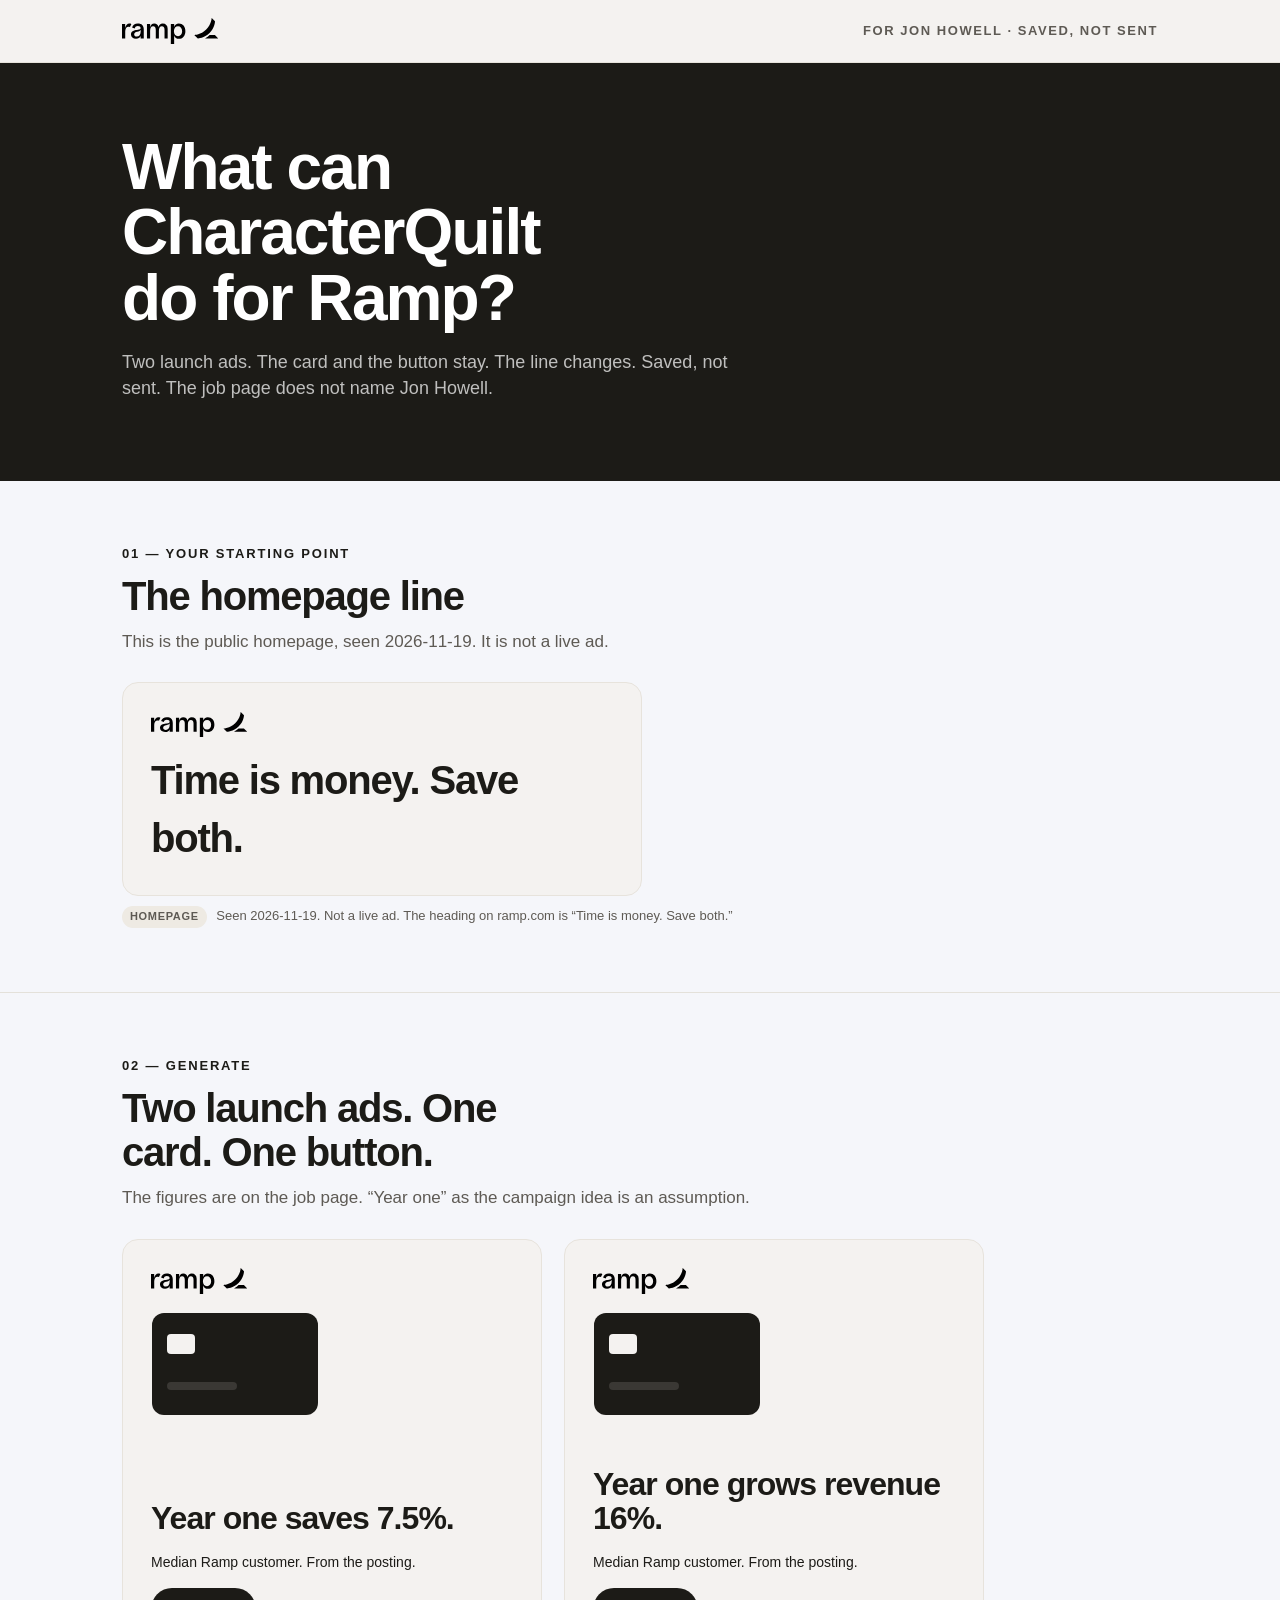
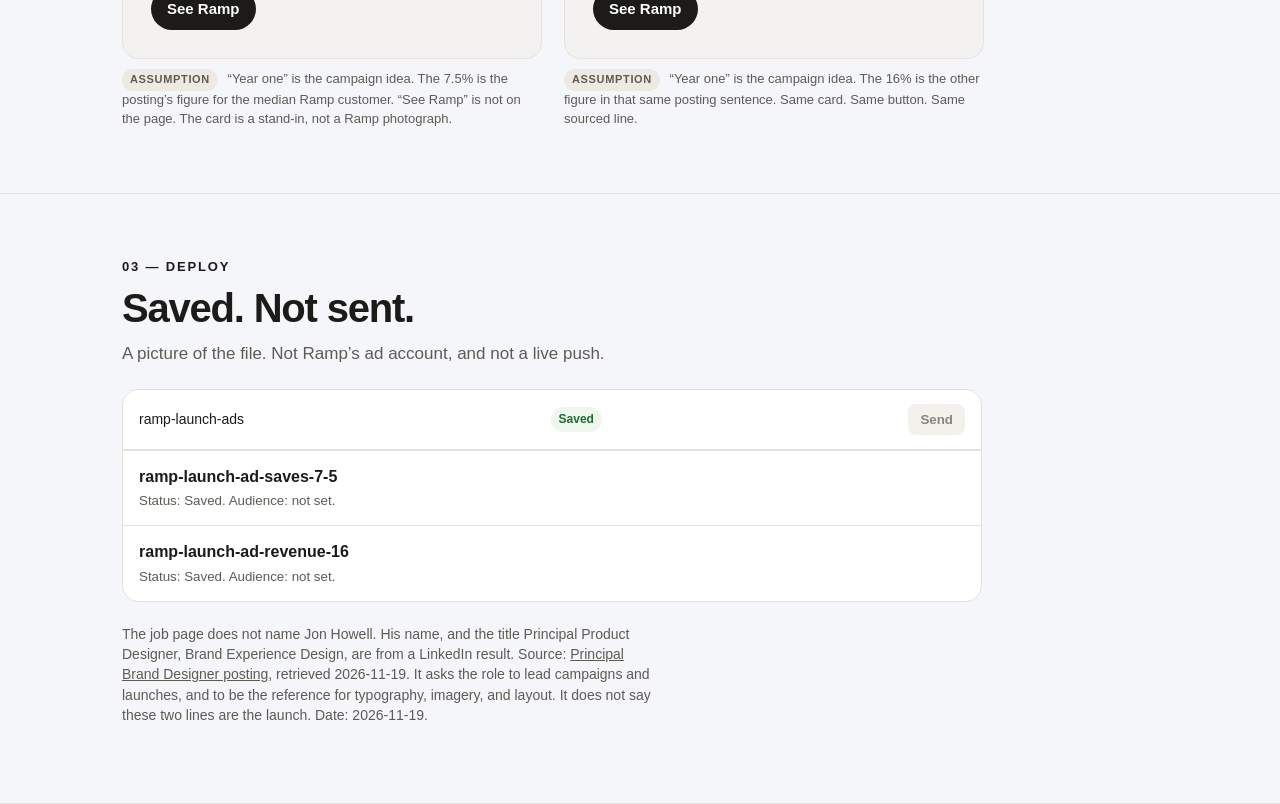
==== commit 7eb41105: "Replace the campaign lines and match the emails to them." ====
--- a/jon/index.html
+++ b/jon/index.html
@@ -41,7 +41,7 @@
     <div class="wrap">
       <div class="step">02 — Generate</div>
       <h2>Two launch ads. One card. One button.</h2>
-      <p class="lead">The figures are on the job page. Using each half as a line is an assumption.</p>
+      <p class="lead">The figures are on the job page. “Year one” as the campaign idea is an assumption.</p>
       <div class="grid">
         <div class="slot">
           <article class="ad ramp" id="launch-a">
@@ -51,10 +51,11 @@
               <rect x="16" y="22" width="28" height="20" rx="4" fill="#f4f2f0"/>
               <rect x="16" y="70" width="70" height="8" rx="4" fill="#3a3834"/>
             </svg>
-            <h3>Saves 7.5% in the first year.</h3>
+            <h3>Year one saves 7.5%.</h3>
+            <p class="src-line">Median Ramp customer. From the posting.</p>
             <span class="btn">See Ramp</span>
           </article>
-          <p class="cap"><span class="pill">Assumption</span> The job page says the median Ramp customer saves 7.5% and grows revenue 16% in their first year. This ad uses only the 7.5% half. “See Ramp” is not on the page. The card is a stand-in, not a Ramp photograph.</p>
+          <p class="cap"><span class="pill">Assumption</span> “Year one” is the campaign idea. The 7.5% is the posting’s figure for the median Ramp customer. “See Ramp” is not on the page. The card is a stand-in, not a Ramp photograph.</p>
         </div>
         <div class="slot">
           <article class="ad ramp" id="launch-b">
@@ -64,10 +65,11 @@
               <rect x="16" y="22" width="28" height="20" rx="4" fill="#f4f2f0"/>
               <rect x="16" y="70" width="70" height="8" rx="4" fill="#3a3834"/>
             </svg>
-            <h3>Grows revenue 16% in the first year.</h3>
+            <h3>Year one grows revenue 16%.</h3>
+            <p class="src-line">Median Ramp customer. From the posting.</p>
             <span class="btn">See Ramp</span>
           </article>
-          <p class="cap"><span class="pill">Assumption</span> Same sentence, the 16% half. Same card. Same button.</p>
+          <p class="cap"><span class="pill">Assumption</span> “Year one” is the campaign idea. The 16% is the other figure in that same posting sentence. Same card. Same button. Same sourced line.</p>
         </div>
       </div>
     </div>
--- a/room.css
+++ b/room.css
@@ -106,6 +106,7 @@
 .jon .step { color: #1c1b17; }
 .ramp { background: #f4f2f0; color: #1c1b17; border: 1px solid #e7e3dc; }
 .ramp h3 { font-size: 32px; }
+.src-line { margin: 0 0 16px; font-size: 14px; }
 .ramp .btn { background: #1c1b17; color: #fff; }
 .start-line { background: #f4f2f0; border: 1px solid #e7e3dc; border-radius: 16px; padding: 28px; width: min(100%, 520px); }
 .start-line h3 { margin: 14px 0 0; font-size: 40px; letter-spacing: -0.03em; }
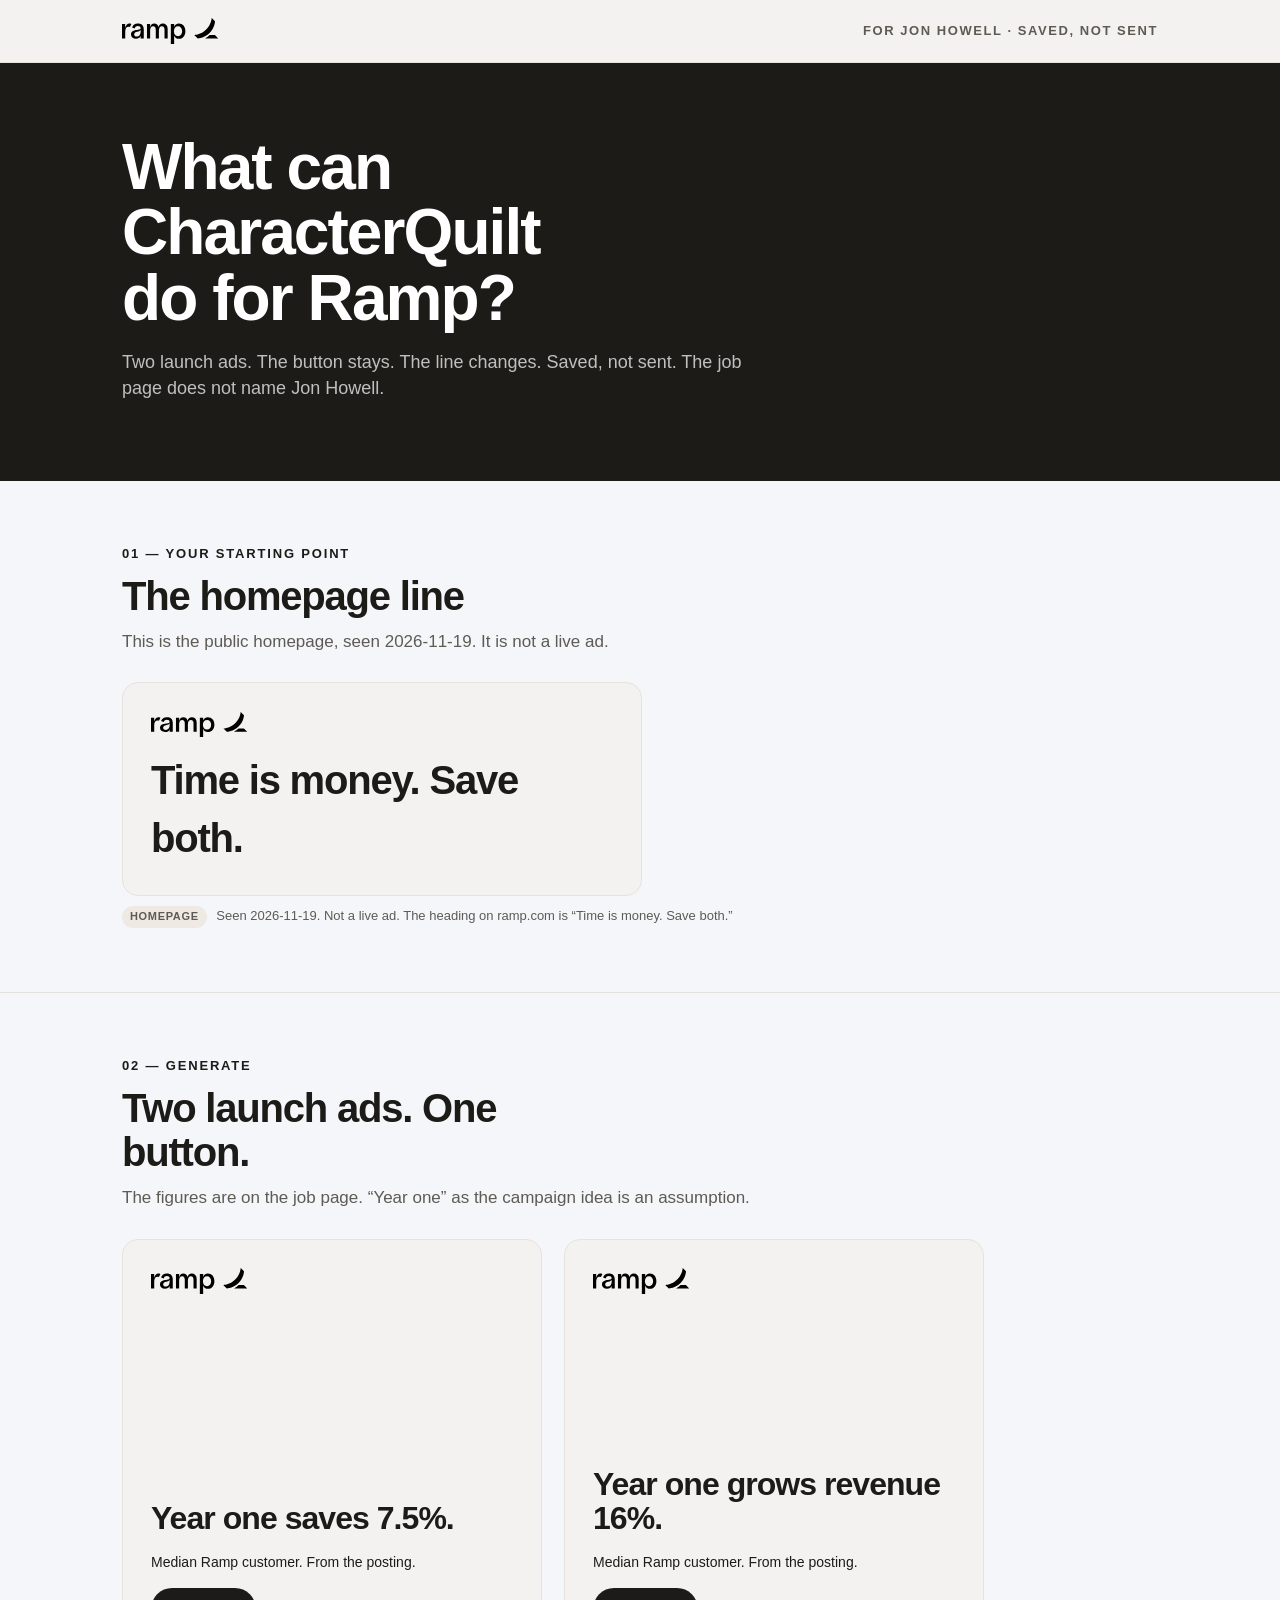
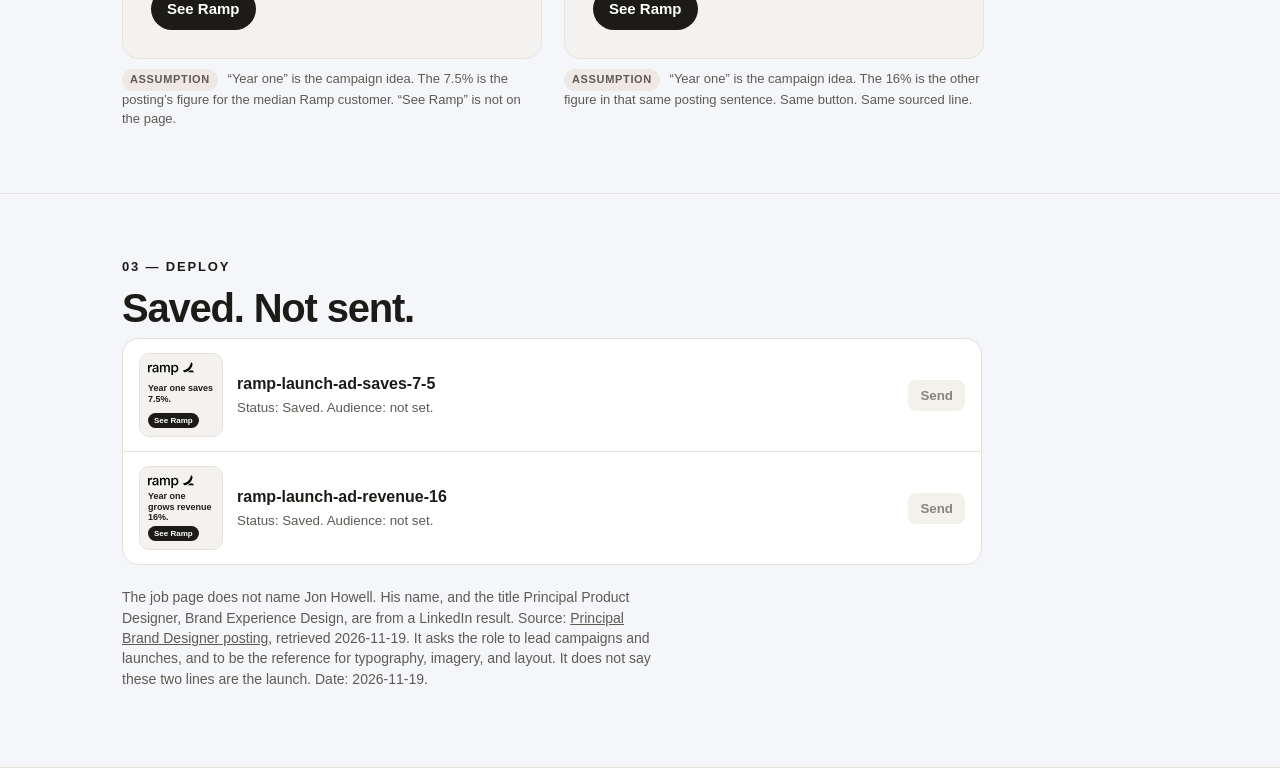
==== commit 7f3e7f8e: "Show each creative as a square and inside its saved draft." ====
--- a/jon/index.html
+++ b/jon/index.html
@@ -16,7 +16,7 @@
   <header class="hero">
     <div class="wrap">
       <h1>What can CharacterQuilt do for Ramp?</h1>
-      <p>Two launch ads. The card and the button stay. The line changes. Saved, not sent. The job page does not name Jon Howell.</p>
+      <p>Two launch ads. The button stays. The line changes. Saved, not sent. The job page does not name Jon Howell.</p>
     </div>
   </header>
 
@@ -40,36 +40,26 @@
   <section>
     <div class="wrap">
       <div class="step">02 — Generate</div>
-      <h2>Two launch ads. One card. One button.</h2>
+      <h2>Two launch ads. One button.</h2>
       <p class="lead">The figures are on the job page. “Year one” as the campaign idea is an assumption.</p>
       <div class="grid">
         <div class="slot">
           <article class="ad ramp" id="launch-a">
             <img class="logo" src="../assets/ramp-logo.svg?v=2" alt="Ramp">
-            <svg class="card-art" viewBox="0 0 168 104" aria-hidden="true">
-              <rect x="1" y="1" width="166" height="102" rx="12" fill="#1c1b17"/>
-              <rect x="16" y="22" width="28" height="20" rx="4" fill="#f4f2f0"/>
-              <rect x="16" y="70" width="70" height="8" rx="4" fill="#3a3834"/>
-            </svg>
             <h3>Year one saves 7.5%.</h3>
             <p class="src-line">Median Ramp customer. From the posting.</p>
             <span class="btn">See Ramp</span>
           </article>
-          <p class="cap"><span class="pill">Assumption</span> “Year one” is the campaign idea. The 7.5% is the posting’s figure for the median Ramp customer. “See Ramp” is not on the page. The card is a stand-in, not a Ramp photograph.</p>
+          <p class="cap"><span class="pill">Assumption</span> “Year one” is the campaign idea. The 7.5% is the posting’s figure for the median Ramp customer. “See Ramp” is not on the page.</p>
         </div>
         <div class="slot">
           <article class="ad ramp" id="launch-b">
             <img class="logo" src="../assets/ramp-logo.svg?v=2" alt="Ramp">
-            <svg class="card-art" viewBox="0 0 168 104" aria-hidden="true">
-              <rect x="1" y="1" width="166" height="102" rx="12" fill="#1c1b17"/>
-              <rect x="16" y="22" width="28" height="20" rx="4" fill="#f4f2f0"/>
-              <rect x="16" y="70" width="70" height="8" rx="4" fill="#3a3834"/>
-            </svg>
             <h3>Year one grows revenue 16%.</h3>
             <p class="src-line">Median Ramp customer. From the posting.</p>
             <span class="btn">See Ramp</span>
           </article>
-          <p class="cap"><span class="pill">Assumption</span> “Year one” is the campaign idea. The 16% is the other figure in that same posting sentence. Same card. Same button. Same sourced line.</p>
+          <p class="cap"><span class="pill">Assumption</span> “Year one” is the campaign idea. The 16% is the other figure in that same posting sentence. Same button. Same sourced line.</p>
         </div>
       </div>
     </div>
@@ -79,24 +69,30 @@
     <div class="wrap">
       <div class="step">03 — Deploy</div>
       <h2>Saved. Not sent.</h2>
-      <p class="lead">A picture of the file. Not Ramp’s ad account, and not a live push.</p>
       <div class="desk" id="draft">
-        <div class="desk-bar">
-          <span>ramp-launch-ads</span>
-          <span class="saved">Saved</span>
+        <div class="draft">
+          <div class="thumb rampish" aria-hidden="true">
+            <img src="../assets/ramp-logo.svg?v=2" alt="">
+            <strong>Year one saves 7.5%.</strong>
+            <span class="tb">See Ramp</span>
+          </div>
+          <div class="draft-meta">
+            <b>ramp-launch-ad-saves-7-5</b>
+            <small>Status: Saved. Audience: not set.</small>
+          </div>
           <button class="send" disabled>Send</button>
         </div>
         <div class="draft">
-          <div>
-            <b>ramp-launch-ad-saves-7-5</b>
-            <small>Status: Saved. Audience: not set.</small>
+          <div class="thumb rampish" aria-hidden="true">
+            <img src="../assets/ramp-logo.svg?v=2" alt="">
+            <strong>Year one grows revenue 16%.</strong>
+            <span class="tb">See Ramp</span>
           </div>
-        </div>
-        <div class="draft">
-          <div>
+          <div class="draft-meta">
             <b>ramp-launch-ad-revenue-16</b>
             <small>Status: Saved. Audience: not set.</small>
           </div>
+          <button class="send" disabled>Send</button>
         </div>
       </div>
       <p class="meta">The job page does not name Jon Howell. His name, and the title Principal Product Designer, Brand Experience Design, are from a LinkedIn result. Source: <a href="https://jobs.ashbyhq.com/ramp/72c3ef8f-e390-4ee1-9c0d-83b7b616ee17">Principal Brand Designer posting</a>, retrieved 2026-11-19. It asks the role to lead campaigns and launches, and to be the reference for typography, imagery, and layout. It does not say these two lines are the launch. Date: 2026-11-19.</p>
--- a/room.css
+++ b/room.css
@@ -42,17 +42,20 @@
 }
 .ad {
   aspect-ratio: 1;
+  width: min(100%, 420px);
   border-radius: 16px;
   padding: 28px;
   display: flex;
   flex-direction: column;
+  align-items: flex-start;
 }
 .ad h3, .mail h3, .page h3 {
   margin: auto 0 16px;
-  font-size: 36px;
+  font-size: 34px;
   line-height: 1.05;
   letter-spacing: -0.03em;
   font-weight: 560;
+  width: 100%;
 }
 .btn {
   display: inline-flex;
@@ -83,12 +86,31 @@
 }
 .page h3 { margin: 22px 0 12px; font-size: clamp(34px, 5vw, 52px); font-weight: 360; max-width: 16ch; }
 .page .sub { font-size: 18px; max-width: 36em; margin: 0 0 18px; }
-.desk { background: #fff; border: 1px solid var(--line); border-radius: 16px; width: min(100%, 860px); margin-top: 22px; }
-.desk-bar, .draft { display: flex; justify-content: space-between; gap: 12px; align-items: center; padding: 14px 16px; }
-.desk-bar { border-bottom: 1px solid var(--line); font-size: 14px; }
-.draft { border-top: 1px solid var(--line); }
+.desk { background: #fff; border: 1px solid var(--line); border-radius: 16px; width: min(100%, 860px); margin-top: 8px; overflow: hidden; }
+.draft { display: flex; gap: 14px; align-items: center; padding: 14px 16px; border-top: 1px solid var(--line); }
+.draft:first-child { border-top: 0; }
 .draft b { display: block; }
 .draft small { color: var(--muted); }
+.draft-meta { flex: 1; min-width: 0; }
+.thumb {
+  width: 84px; height: 84px; border-radius: 10px; flex: none;
+  padding: 8px; display: flex; flex-direction: column; justify-content: space-between; overflow: hidden;
+}
+.thumb strong { font-size: 9px; line-height: 1.15; font-weight: 700; }
+.thumb .tb { align-self: flex-start; font-size: 8px; font-weight: 750; border-radius: 999px; padding: 2px 6px; }
+.thumb img { width: 46px; height: auto; display: block; }
+.thumb.pplx { background: #15171b; color: #fff; }
+.thumb.pplx .tb { background: #016a71; color: #fff; }
+.thumb.rampish { background: #f4f2f0; color: #1c1b17; border: 1px solid #e7e3dc; }
+.thumb.rampish .tb { background: #1c1b17; color: #fff; }
+.thumb.kenish { background: #fff; color: #25383f; border: 1px solid #ece7df; }
+.thumb.kenish .tb { background: #fe5000; color: #fff; }
+.thumb.mailish { height: 96px; background: #fff; color: #15171b; border: 1px solid var(--line); padding: 0; }
+.thumb.mailish .th { background: #15171b; color: #fff; font-size: 8px; padding: 4px 6px; }
+.thumb.mailish strong { padding: 6px 6px 0; }
+.thumb.mailish .tb { background: #016a71; color: #fff; margin: 0 6px 6px; }
+.names { display: flex; gap: 12px; flex-wrap: wrap; margin: 4px 0 20px; }
+.names div { border: 1px solid #ece7df; border-radius: 12px; padding: 14px 16px; min-width: 180px; font-weight: 700; }
 .saved { background: #eef6ee; color: #1d6b32; border-radius: 999px; padding: 4px 8px; font-size: 12px; font-weight: 750; }
 button.send { background: #f3f1ec; color: #8a847b; border: 0; border-radius: 8px; padding: 8px 12px; font-weight: 700; }
 .meta { margin-top: 22px; color: var(--muted); font-size: 14px; max-width: 68ch; }
@@ -113,9 +135,10 @@
 .ken .topbar, .ken .hero { background: #25383f; color: #fff; }
 .ken .tag, .ken .hero p { color: rgba(255,255,255,0.72); }
 .ken .step { color: #fe5000; }
-.e451 { background: #fff; color: #25383f; border: 1px solid #ece7df; aspect-ratio: auto; min-height: 460px; }
+.ad.e451 { background: #fff; color: #25383f; border: 1px solid #ece7df; aspect-ratio: 1; min-height: 0; }
 .e451 h3, .page h3 { font-weight: 360; }
-.e451 h3 { margin-top: 28px; font-size: 30px; }
+.ad.e451 h3 { margin-top: auto; font-size: 30px; }
+.ad.e451 .logo.wide { width: 150px; }
 .e451 h3 em, .page h3 em { font-style: italic; color: #fe5000; }
 .e451 .btn, .page .btn { background: #fe5000; color: #fff; }
 .home-head { background: #fff; border: 1px solid #ece7df; border-radius: 16px; padding: 32px; width: min(100%, 640px); color: #25383f; }
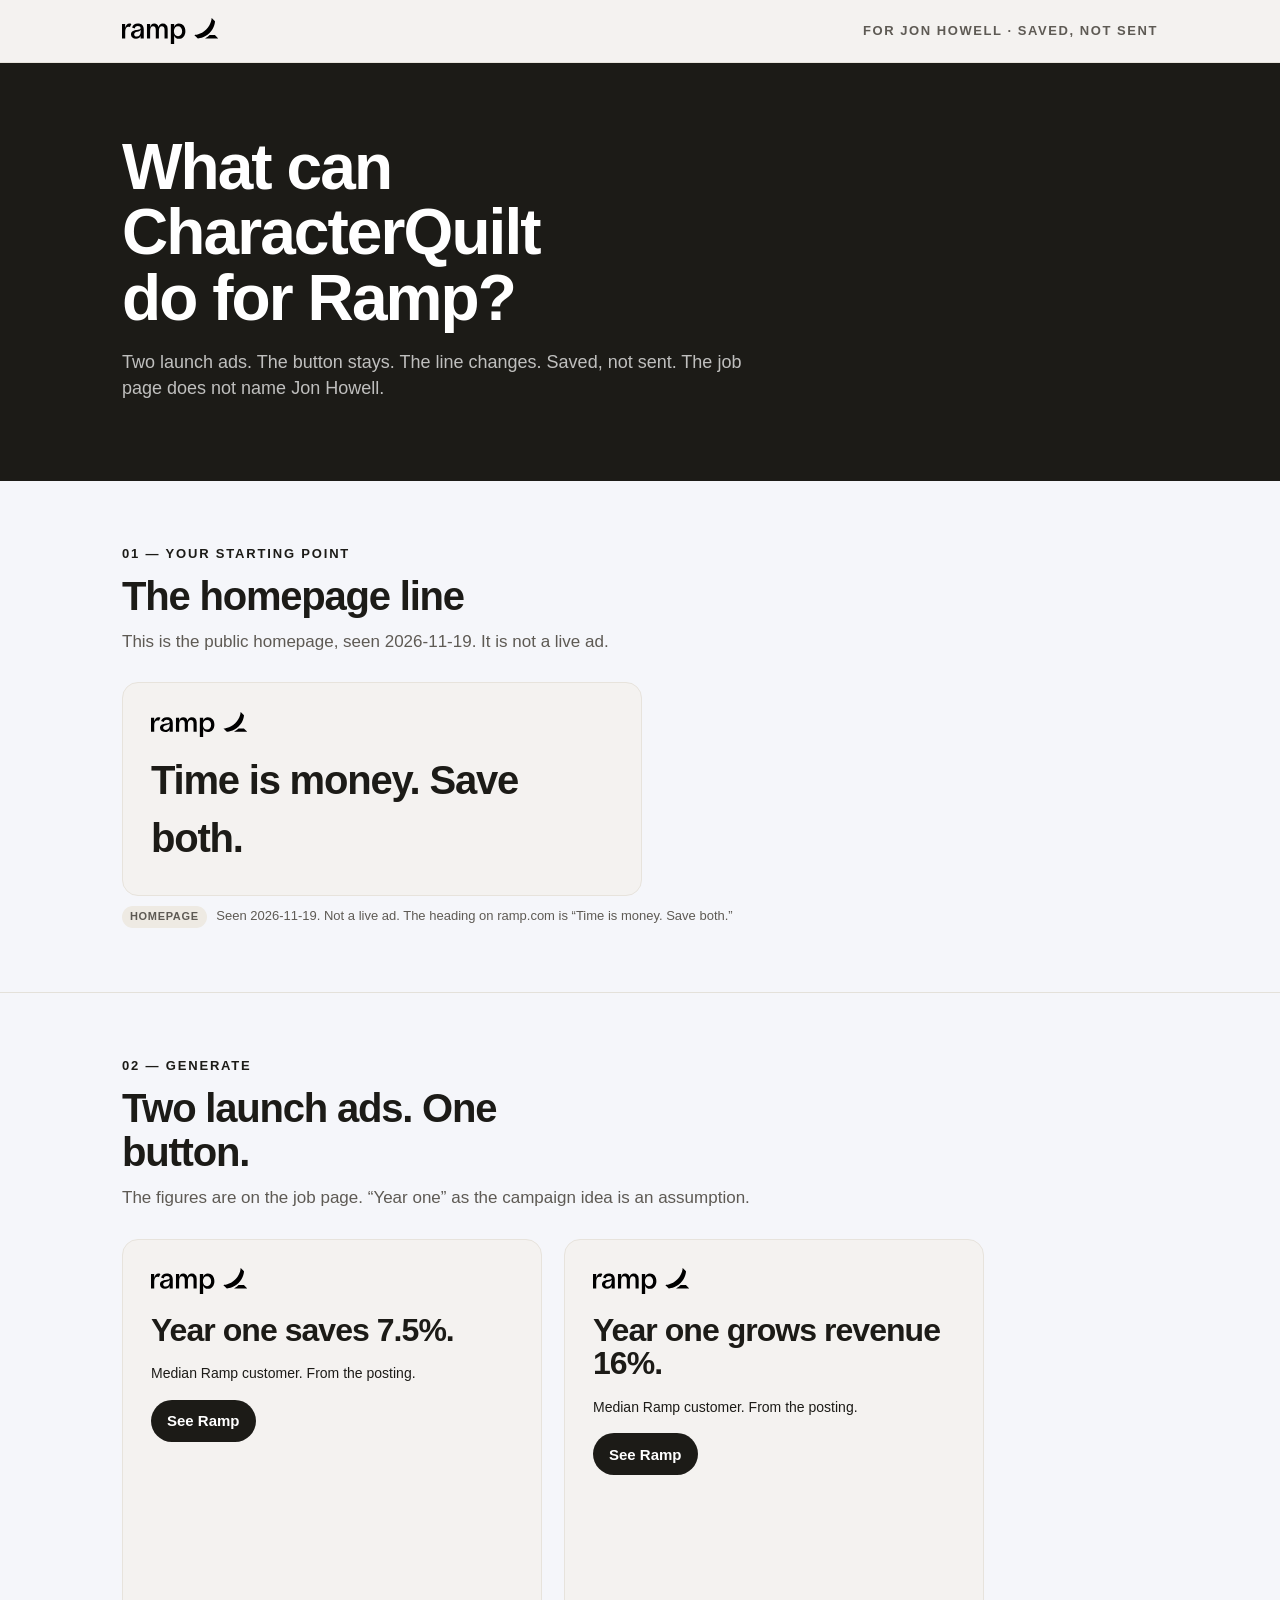
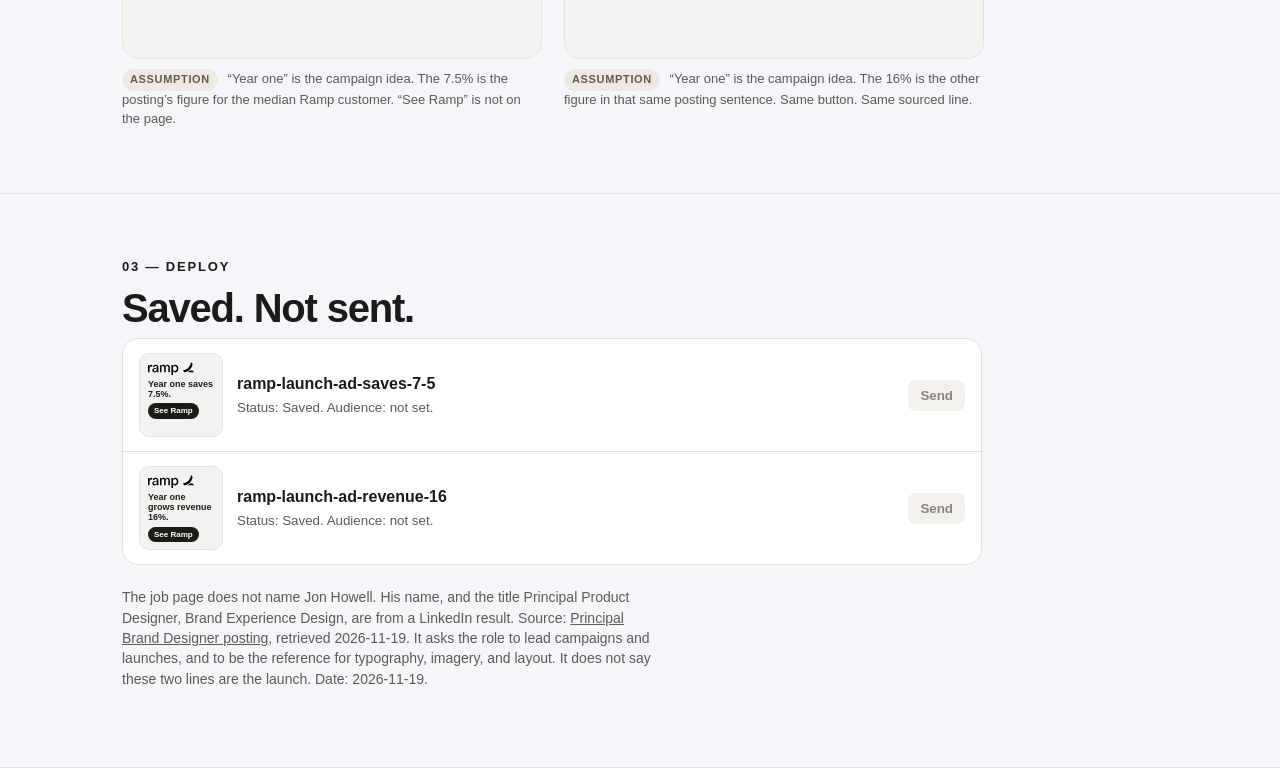
==== commit ff387387: "Load the updated stylesheet so the tighter stack is visible." ====
--- a/jon/index.html
+++ b/jon/index.html
@@ -4,7 +4,7 @@
   <meta charset="utf-8">
   <meta name="viewport" content="width=device-width, initial-scale=1">
   <title>What can CharacterQuilt do for Ramp?</title>
-  <link rel="stylesheet" href="../room.css">
+  <link rel="stylesheet" href="../room.css?v=3">
 </head>
 <body class="jon">
   <div class="topbar">
--- a/room.css
+++ b/room.css
@@ -50,7 +50,7 @@
   align-items: flex-start;
 }
 .ad h3, .mail h3, .page h3 {
-  margin: auto 0 16px;
+  margin: 20px 0 16px;
   font-size: 34px;
   line-height: 1.05;
   letter-spacing: -0.03em;
@@ -94,7 +94,7 @@
 .draft-meta { flex: 1; min-width: 0; }
 .thumb {
   width: 84px; height: 84px; border-radius: 10px; flex: none;
-  padding: 8px; display: flex; flex-direction: column; justify-content: space-between; overflow: hidden;
+  padding: 8px; display: flex; flex-direction: column; justify-content: flex-start; gap: 4px; overflow: hidden;
 }
 .thumb strong { font-size: 9px; line-height: 1.15; font-weight: 700; }
 .thumb .tb { align-self: flex-start; font-size: 8px; font-weight: 750; border-radius: 999px; padding: 2px 6px; }
@@ -137,7 +137,7 @@
 .ken .step { color: #fe5000; }
 .ad.e451 { background: #fff; color: #25383f; border: 1px solid #ece7df; aspect-ratio: 1; min-height: 0; }
 .e451 h3, .page h3 { font-weight: 360; }
-.ad.e451 h3 { margin-top: auto; font-size: 30px; }
+.ad.e451 h3 { font-size: 30px; }
 .ad.e451 .logo.wide { width: 150px; }
 .e451 h3 em, .page h3 em { font-style: italic; color: #fe5000; }
 .e451 .btn, .page .btn { background: #fe5000; color: #fff; }
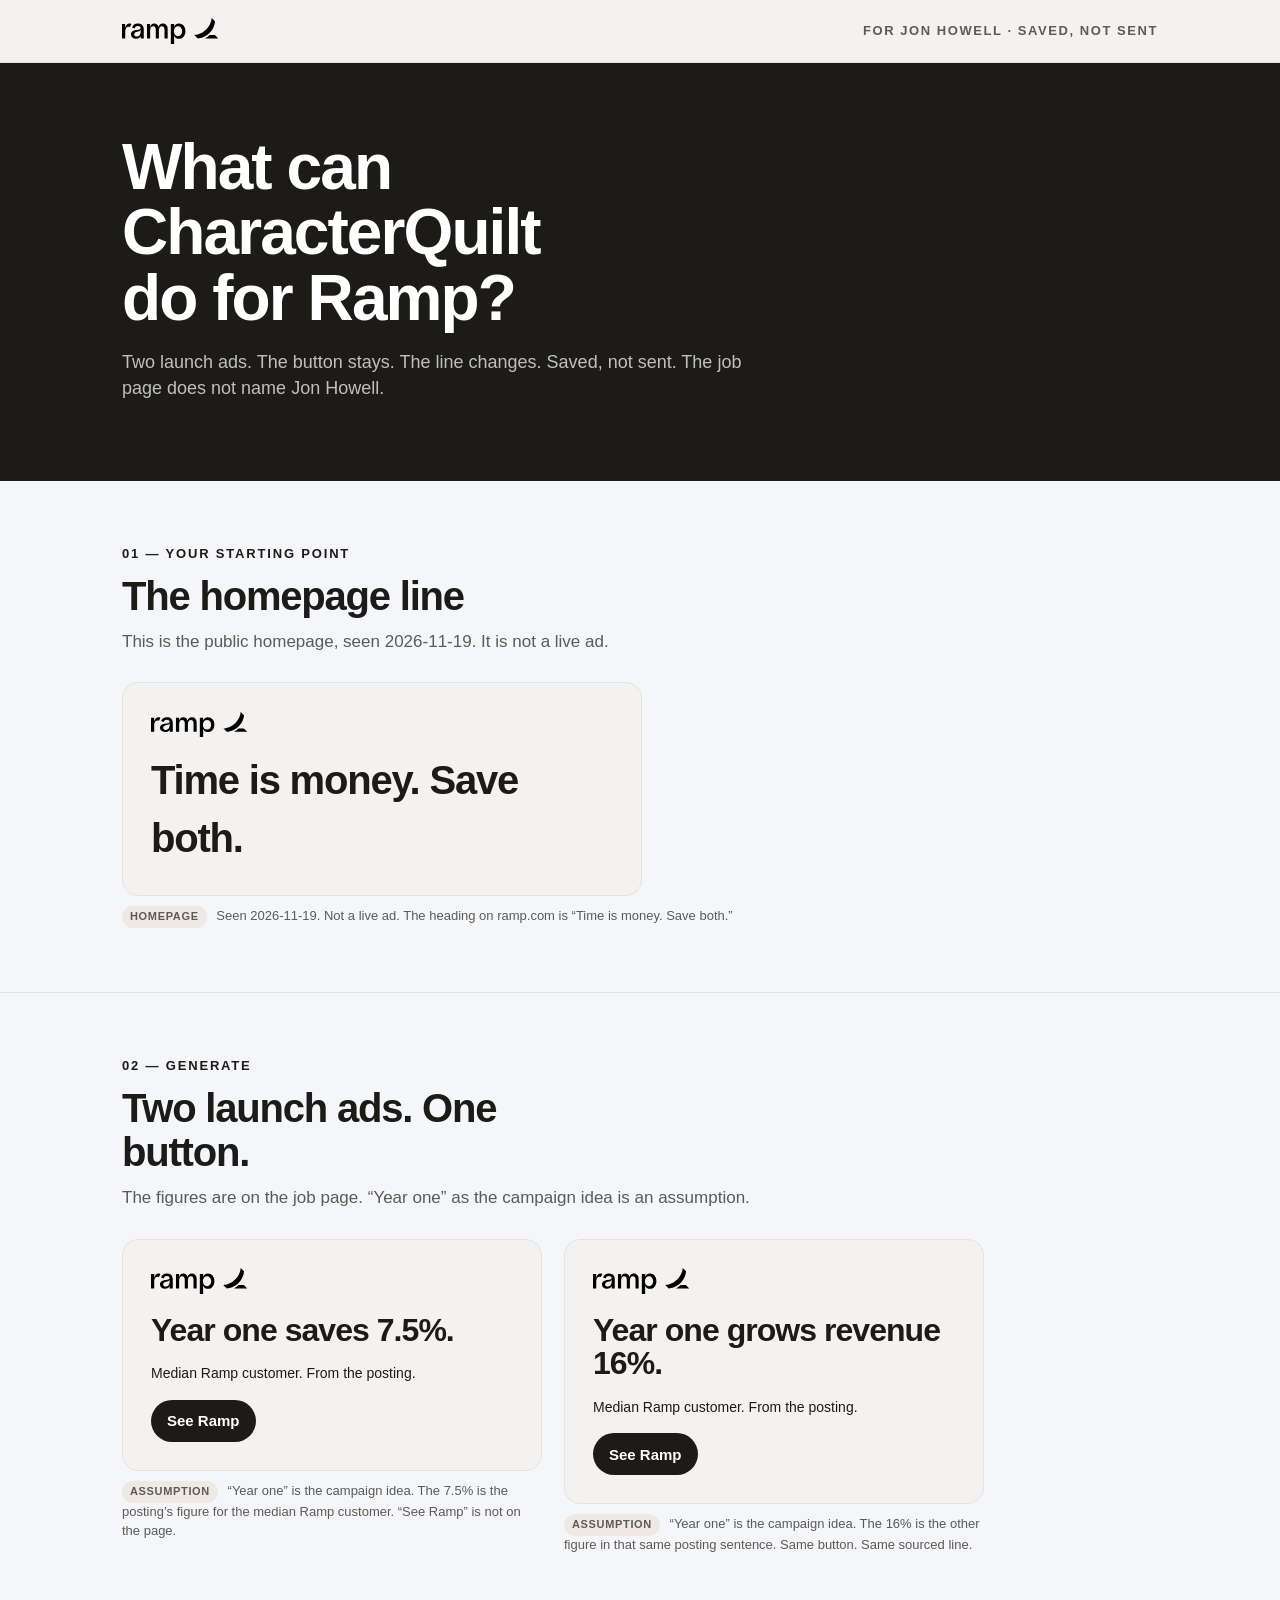
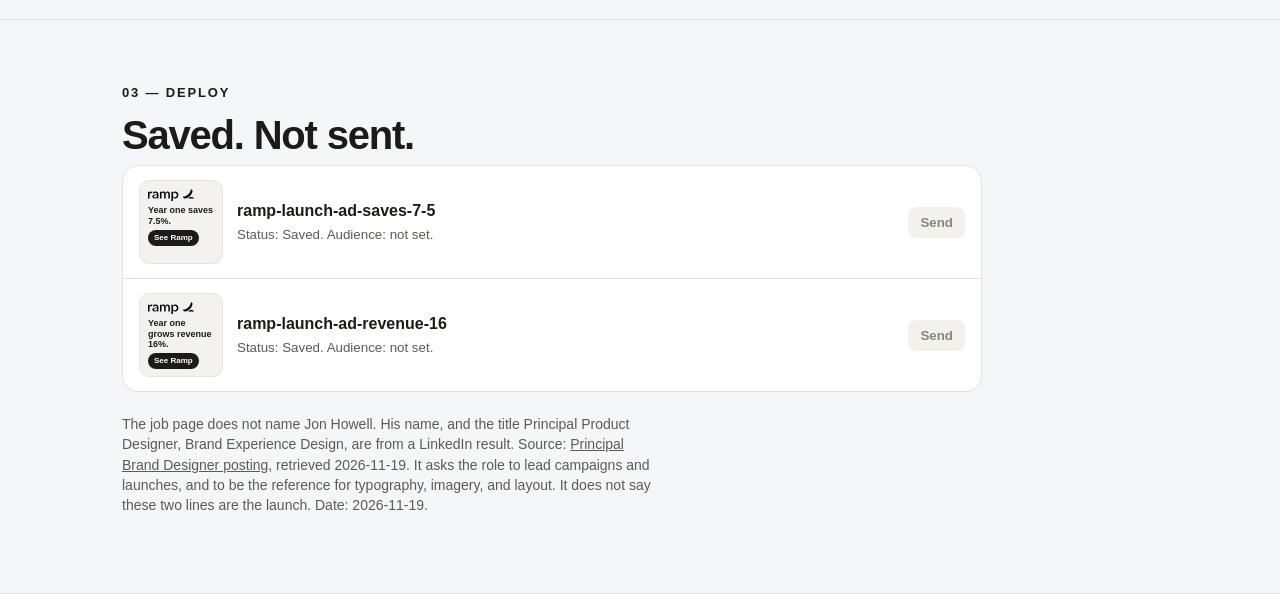
==== commit 13ebcc0e: "Size each card to its logo, line, and button." ====
--- a/jon/index.html
+++ b/jon/index.html
@@ -4,7 +4,7 @@
   <meta charset="utf-8">
   <meta name="viewport" content="width=device-width, initial-scale=1">
   <title>What can CharacterQuilt do for Ramp?</title>
-  <link rel="stylesheet" href="../room.css?v=3">
+  <link rel="stylesheet" href="../room.css?v=4">
 </head>
 <body class="jon">
   <div class="topbar">
--- a/room.css
+++ b/room.css
@@ -41,7 +41,6 @@
   background: #eeeae3;
 }
 .ad {
-  aspect-ratio: 1;
   width: min(100%, 420px);
   border-radius: 16px;
   padding: 28px;
@@ -135,7 +134,7 @@
 .ken .topbar, .ken .hero { background: #25383f; color: #fff; }
 .ken .tag, .ken .hero p { color: rgba(255,255,255,0.72); }
 .ken .step { color: #fe5000; }
-.ad.e451 { background: #fff; color: #25383f; border: 1px solid #ece7df; aspect-ratio: 1; min-height: 0; }
+.ad.e451 { background: #fff; color: #25383f; border: 1px solid #ece7df; }
 .e451 h3, .page h3 { font-weight: 360; }
 .ad.e451 h3 { font-size: 30px; }
 .ad.e451 .logo.wide { width: 150px; }
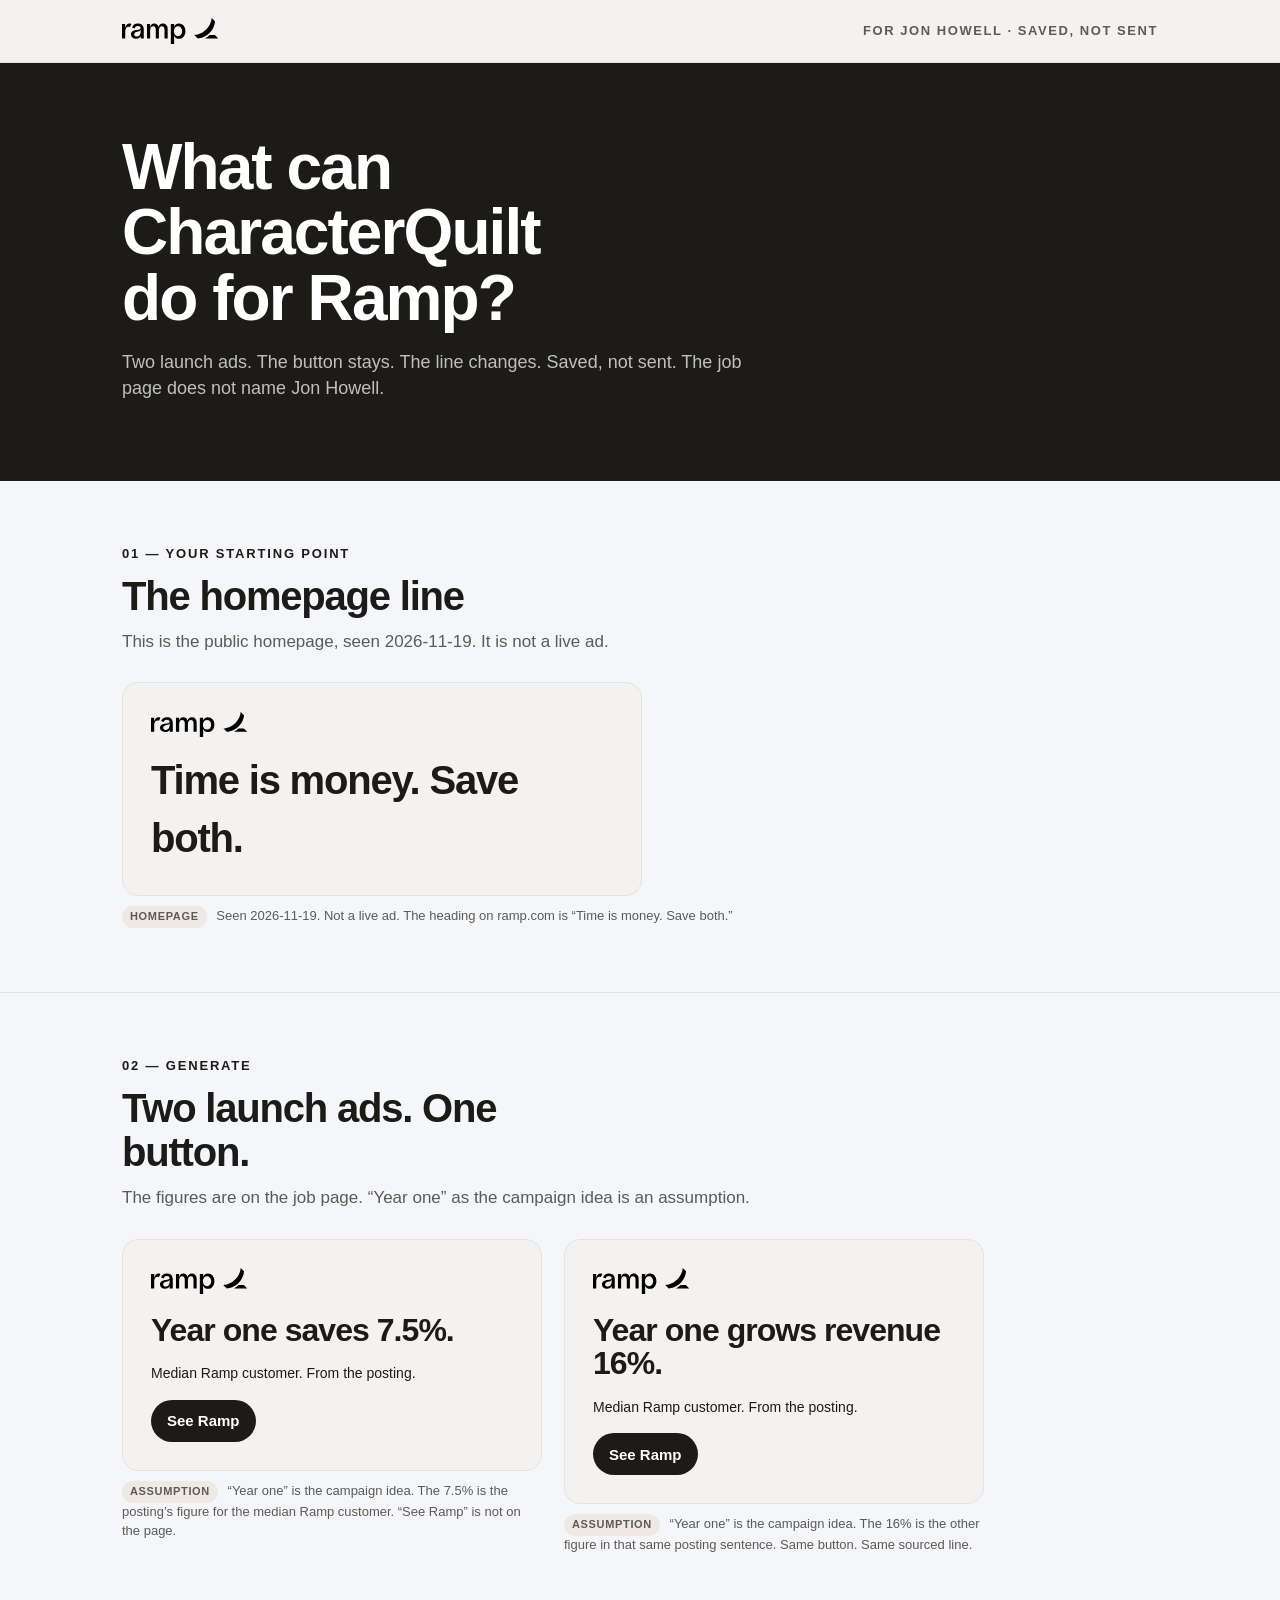
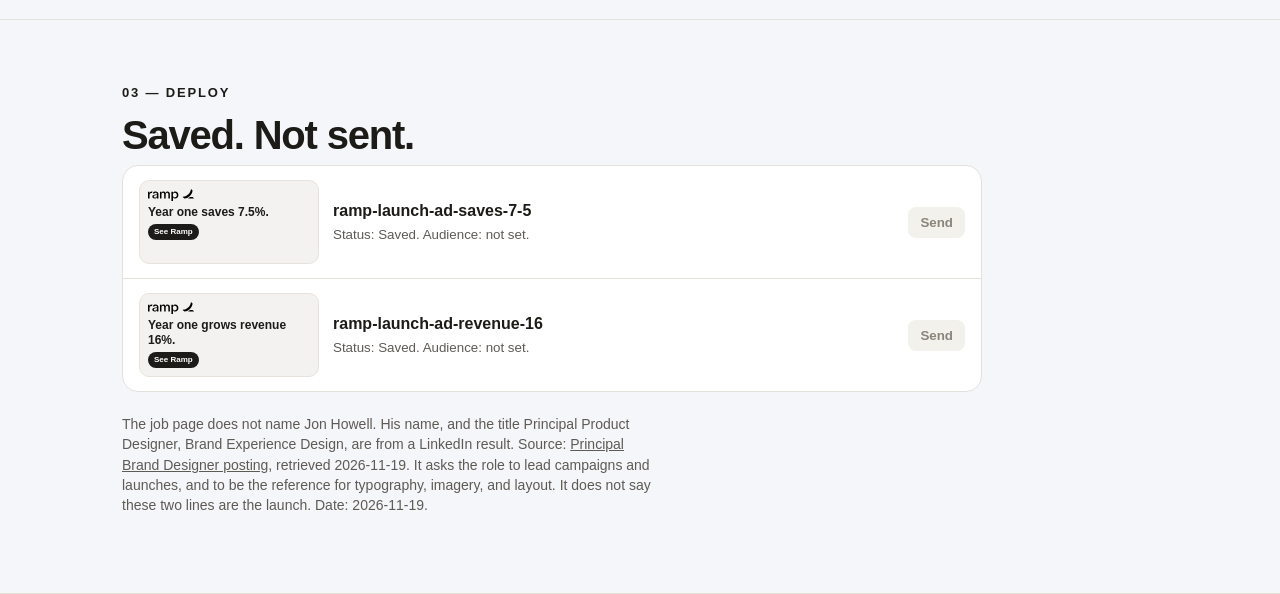
==== commit 4309a7f4: "Widen the draft thumbnails so the full line shows." ====
--- a/jon/index.html
+++ b/jon/index.html
@@ -4,7 +4,7 @@
   <meta charset="utf-8">
   <meta name="viewport" content="width=device-width, initial-scale=1">
   <title>What can CharacterQuilt do for Ramp?</title>
-  <link rel="stylesheet" href="../room.css?v=4">
+  <link rel="stylesheet" href="../room.css?v=5">
 </head>
 <body class="jon">
   <div class="topbar">
--- a/room.css
+++ b/room.css
@@ -92,10 +92,10 @@
 .draft small { color: var(--muted); }
 .draft-meta { flex: 1; min-width: 0; }
 .thumb {
-  width: 84px; height: 84px; border-radius: 10px; flex: none;
-  padding: 8px; display: flex; flex-direction: column; justify-content: flex-start; gap: 4px; overflow: hidden;
+  width: 180px; min-height: 84px; height: auto; border-radius: 10px; flex: none;
+  padding: 8px; display: flex; flex-direction: column; justify-content: flex-start; gap: 4px; overflow: visible;
 }
-.thumb strong { font-size: 9px; line-height: 1.15; font-weight: 700; }
+.thumb strong { font-size: 12px; line-height: 1.25; font-weight: 700; }
 .thumb .tb { align-self: flex-start; font-size: 8px; font-weight: 750; border-radius: 999px; padding: 2px 6px; }
 .thumb img { width: 46px; height: auto; display: block; }
 .thumb.pplx { background: #15171b; color: #fff; }
@@ -104,7 +104,7 @@
 .thumb.rampish .tb { background: #1c1b17; color: #fff; }
 .thumb.kenish { background: #fff; color: #25383f; border: 1px solid #ece7df; }
 .thumb.kenish .tb { background: #fe5000; color: #fff; }
-.thumb.mailish { height: 96px; background: #fff; color: #15171b; border: 1px solid var(--line); padding: 0; }
+.thumb.mailish { height: auto; min-height: 96px; background: #fff; color: #15171b; border: 1px solid var(--line); padding: 0; }
 .thumb.mailish .th { background: #15171b; color: #fff; font-size: 8px; padding: 4px 6px; }
 .thumb.mailish strong { padding: 6px 6px 0; }
 .thumb.mailish .tb { background: #016a71; color: #fff; margin: 0 6px 6px; }
